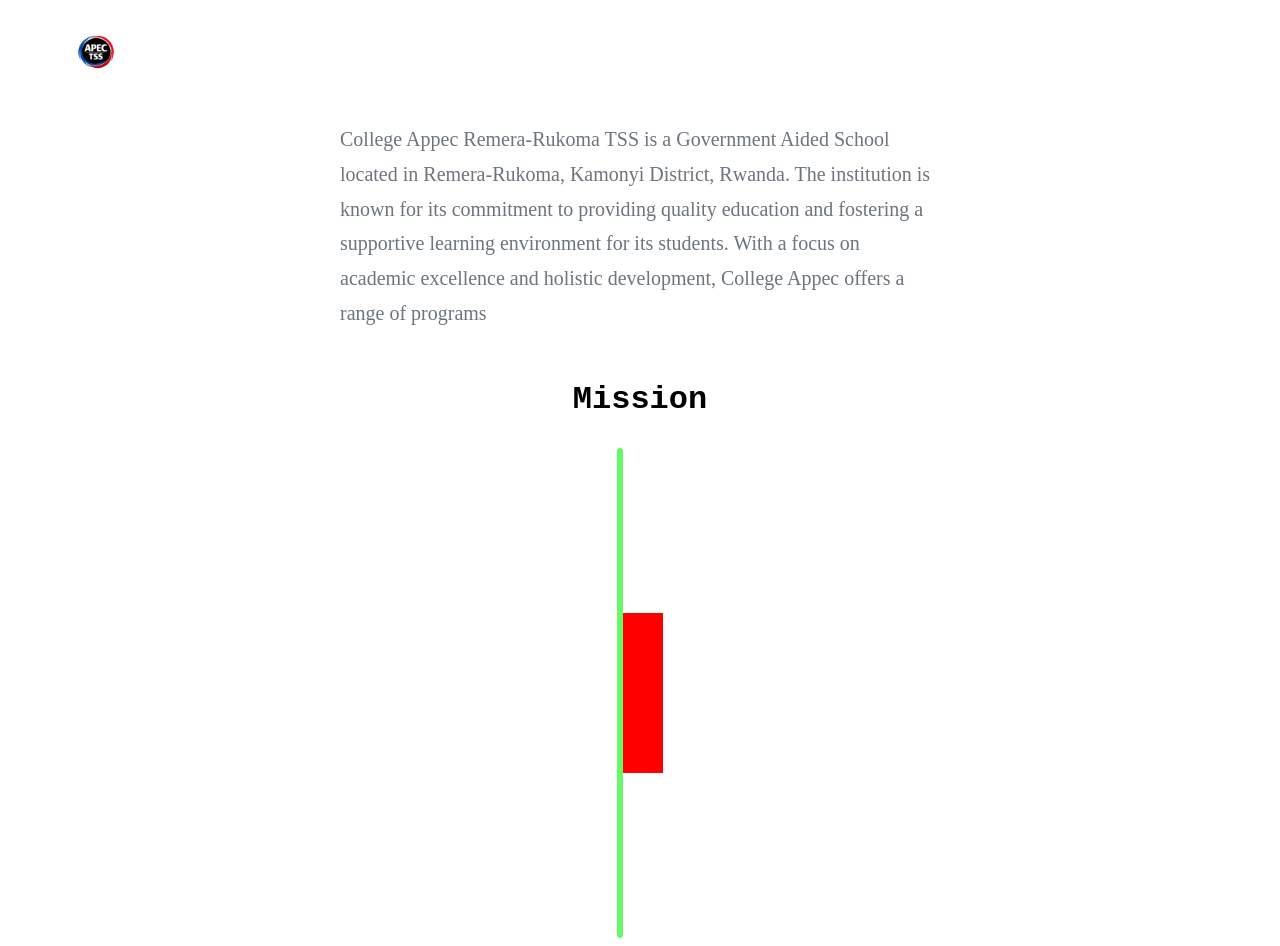
==== Pages/About.html @ e71067f6 "Add files via upload" ====
<!DOCTYPE html>
<html lang="en">

<head>
    <meta charset="UTF-8">
    <meta name="viewport" content="width=device-width, initial-scale=1.0">
    <title>Appec Website</title>
    <!-- css link main -->
    <!-- <link rel="stylesheet" href="..//Css/style.css"> -->
    <link rel="stylesheet" href="../Css/about.css">
    <!-- responsive css -->
    <link rel="stylesheet" href="..//Css/responsive.css">
    <!-- website icon -->
    <link rel="shortcut icon" href="../Images/Logo/logo.png" type="image/x-icon">
</head>

<body>
    <header>
        <div class="overlay"></div>
        <nav class="navbar">
            <img src="../Images/Logo/logo.png" alt="Website Appec Logo">
            <ul>
                <li><a href="../index.html">Home</a></li>
                <li><a href="../Pages/About.html">About Us</a></li>
                <li><a href="../Pages/Service.html">Service</a></li>
                <li><a href="../Pages/Contact.html">Contact</a></li>
                <li><a href="../Pages/student_portal.html">Student Portal</a></li>
            </ul>
        </nav>
    </header>

    <div class="about-2">

        <p>College Appec Remera-Rukoma TSS is a Government Aided School located in Remera-Rukoma, Kamonyi District,
            Rwanda. The
            institution is known for its commitment to providing quality education and fostering a supportive
            learning
            environment for its students. With a focus on academic excellence and holistic development, College
            Appec
            offers a range of programs
        <p>
    </div>
    <div class="mission-container">
    
        <h1>Mission</h1>
         <div class="mission">
        <div class="timeline"></div>
        <div class="revolution">
            <div class="card1"></div>
            <div class="card1"></div>
            <div class="card1"></div>
            <div class="card1"></div>
        </div>
    </div>
    </div>
   






    <!-- menu bar javascript -->
    <script src="../Javascript/menu_bar.js"></script>
    <!-- main js -->
    <script src="../Javascript/index.js"></script>

</body>

</html>
---- Css/style.css ----
/* import font from files */
@font-face {
    font-family: 'ArchivoBlack-Regular';
    src: url(../Fonts/Archivo_Black/ArchivoBlack-Regular.ttf) format(ttf);
}

@font-face {
    font-family: 'ArchivoBlack-Regular';
    src: url(../Fonts/Bebas_Neue/BebasNeue-Regular.ttf) format(ttf);
}

@font-face {
    font-family: 'ArchivoBlack-Regular';
    src: url(../Fonts/Playfair_Display/PlayfairDisplay-Italic-VariableFont_wght.ttf) format(ttf);
    src: url(../Fonts/Playfair_Display/PlayfairDisplay-VariableFont_wght.ttf) format(ttf);
}

* {
    padding: 0;
    margin: 0;
    box-sizing: border-box
}
body,html{
    scroll-behavior: smooth;
}

body {
    animation: reveal 0.5s linear;
    
}

.menu {
    display: none;
}

@keyframes reveal {
    from {
        opacity: 0;
        scale: 0.5;
    }

    to {
        opacity: 1;
        scale: 1;
    }
}


.navbar {
    display: flex;
    justify-content: space-between;
    padding: 20px 5%;
    /* backdrop-filter: blur(10px); */
    z-index: 1000;
    position: fixed;
    width: 100%;

}

.navbar img {
    height: 50px;
    width: 50px;
}

.navbar ul {
    list-style: none;
    display: flex;
    gap: 15px;
    margin-top: 20px;
}

.navbar ul li a {
    text-decoration: none;
    font-size: 15px;
    color: white;
    transition: 0.9s ease;


}

.navbar ul li a:hover {
    text-decoration: underline;
    font-size: 20px;

}

.hero {
    height: 100vh;
    width: 100%;
    overflow: hidden;
    position: relative;
    background-size: cover;
    background-repeat: no-repeat;
    background-position: center;
    animation: changebgimage 10s linear infinite;
}

.hero .overlay {
    position: absolute;
    
    backdrop-filter: blur(10px);
    position: fixed;
    width: 100%;
    height: 100px;
    z-index: 1000;
    pointer-events: none;
    transition: 0.3s linear;


}

@keyframes changebgimage {

    0%,
    100% {
        background-image: url('../Images/Web_images/College_appec.png');
    }

    50% {
        background-image: url('../Images/Web_images/Appec\ Student.png');
    }

    70% {
        background-image: url('../Images/Web_images/Appec\ Primary.png');
    }
}

.hero .welcome {
    position: absolute;
    top: 50%;
    left: 20px;
    transform: translateY(50%);
    color: white;
    text-align: left;

}


.hero .welcome h1 {
    font-size: 70px;
    letter-spacing: 10;
    color: transparent;
    -webkit-text-stroke: 3px white;
    font-weight: bold;


}

.hero .welcome p {
    font-size: 30px;
}

.card_message {
    position: fixed;
    /* LOCK to screen */
    bottom: 20px;
    /* always bottom */
    right: 20px;
    /* always right */

    width: 500px;
    max-width: 90vw;
    /* safe on small screens */
    height: auto;

    background-color: black;
    color: white;
    padding: 30px 5%;
    font-size: 20px;

    border-radius: 10px;
    z-index: 9999;

}


.card_message p a {
    text-decoration: none;
    color: rgb(141, 135, 135);
    transition: 0.5s ease;
}

.card_message p a:hover {
    color: rgb(30, 30, 145);
    text-decoration: underline;
}

.card_message .button {
    width: 100%;
    margin-top: 30px;

}

button {
    height: 65px;
    transition: 0.3s linear;

}

button:nth-child(1) {
    background-color: rgb(245, 245, 24);
    outline: none;
    border: none;
    width: 167px;
    border-radius: 10px;
    font-size: medium;
    font-weight: bold;
}

button:nth-child(2) {
    background-color: rgb(139, 133, 133);
    outline: none;
    border: none;
    width: 167px;
    color: white;
    border-radius: 10px;
    font-size: medium;
    font-weight: bold;
}

button:nth-child(1):hover {
    border: 3px solid rgb(243, 243, 243);
    font-size: large;

}

button:nth-child(2):hover {
    border: 3px solid rgb(243, 243, 243);
    font-size: large;

}


.about_us h1 {
    font-size: 40px;
    text-align: center;
    padding-bottom: 30px;
    padding-top: 30px;

}

.about_us {
    background-color: rgb(240, 240, 240);
    height: auto;
}


.about {

    width: 100%;
    background-color: rgb(240, 240, 240);
    padding: 50px 5%;
    display: grid;
    gap: 10px;
    align-content: center;
    grid-template-columns: repeat(auto-fit, minmax(300px, 1fr));
}


.about P {
    font-size: 25px;
    font-weight: 500;
    line-height: 1.5;

    font-family: 'Roboto', -apple-system, BlinkMacSystemFont, "Segoe UI", sans-serif;

}

.about img {
    width: 300px;
    max-width: 100%;
    height: 500px;
    border-radius: 10px;

}

.service {
    width: 100%;
    padding: 50px 5%;
    text-align: center;

}

.service .cards {
    display: grid;
    gap: 20px;
    grid-template-columns: repeat(auto-fit, minmax(300px, 1fr));
}

.head h1 {
    margin-bottom: 30px 5%;
}

.service div abbr {
    text-decoration: none;


}


.cards div {
    margin-top: 30px;
    height: 400px;
    width: 350px;
    box-shadow: 9px 9px 9px rgba(0, 0, 0.5, 0.5);

    border-radius: 10px;
    transition: 0.3s linear;


}

.cards div:hover {
    -webkit-box-shadow: 0px 11px 16px 4px rgba(0, 0, 0, 0.74);
    box-shadow: 0px 11px 16px 4px rgba(0, 0, 0, 0.74);
}

/* edit all class trade avail */
.software {
    text-align: center;
    overflow: hidden;
    font-weight: 800;
    font-family: 'Courier New', Courier, monospace;
}


.school_number {
    background-color: rgb(18, 28, 78);
    color: white;
    padding: 20px 5%;

}

.school_number .numbers {
    display: grid;
    grid-template-columns: repeat(auto-fit, minmax(300px, 1fr));
    gap: 2px;

}

.school_number span {
    text-align: center;
}

.tittle {
    font-family: 'Poppins-Bold', sans-serif;
    font-weight: 700;
}

.subtittle {
    font-size: 42px;
    font-weight: 700;
    margin-bottom: 24px;
    line-height: 1.2;
    font-family: 'Poppins-Bold', sans-serif;
}

.school_number .numbers span {
    font-size: 14px;
    font-weight: bold;
    text-transform: uppercase;
    letter-spacing: 1.5px;
    margin-bottom: 9px;
    font-size: 48px;
    margin-bottom: 0px;
    font-family: 'Poppins-Bold', sans-serif;
}

.school_number span p {
    font-size: 16px;
    color: #e0e7ff;
    line-height: 1.75;
    margin-top: 0;
    margin-bottom: 1rem;
    font-family: 'Franklin Gothic Medium', 'Arial Narrow', Arial, sans-serif;
}

.partners {
    padding: 30px 5%;
}

.partners h1 {
    margin-top: 20px;
    margin-bottom: 20px;
    text-transform: uppercase;
    font-weight: 700;
    font-family: "Montserrat", -apple-system, BlinkMacSystemFont, "Segoe UI",
        Roboto, "Helvetica Neue", Arial, sans-serif, "Apple Color Emoji",
        "Segoe UI Emoji", "Segoe UI Symbol", "Noto Color Emoji";
    font-size: 2rem;
    line-height: 1.2;
    text-align: center;


}

.partners p {
    color: #3b3b3b;
    line-height: 1.74;
    margin-bottom: 20px;
    max-width: 600px;
    margin: 0 auto 50px;
}

.partners_image {
    display: grid;
    grid-template-columns: repeat(auto-fit, minmax(300px, 1fr));
    padding: 20px 5%;
    gap: 30px;
}

.partners .partners_image img {
    max-width: 100%;

    height: 73px;
    transition: all 0.3s ease;
}



.partners .partners_image img:hover {
    scale: 1.25;
    filter: brightness(1.05);
}

.footer{
    display: grid;
    grid-template-columns: repeat(auto-fit , minmax(300px,1fr));
    gap: 10px;
    color: white;
    padding: 30px 6%;
    background-color:  rgb(18, 28, 78);
}

.social_media h3, .quick_links h3, .map h3{
    font-weight: 700;
    font-size: 25px;
    
    font-family: 'Poppins-Bold', sans-serif;
}
.social_media p img{
    height: 30px;
    width: 30px;
    color: white;
}

.quick_links , .social_media , .map {
    display: flex;
    flex-direction: column;
    gap: 15px;
}
.quick_links a{
    text-decoration: none;
    color: white;
    font: 1em sans-serif;
    font-weight: 700;
    transition: 0.3s ease;

}
.quick_links a:hover{
    color: rgb(0, 94, 255);
}
.map_container iframe{
    height: 250px;
    width: 390px;
    border-radius: 10px;
}
.line{
    background-color: rgb(0, 179, 255);
   width: 100px;
    height: 5px;
    margin-bottom: 30px;
    border-radius: 10px;
    transition: 0.5s linear;
}
#scroll{
    position: fixed;
    bottom: 20px;
    right: 20px;
    color: white;
     display: none;
}
#button_scroll{
    font-size: 25px;
    font-family: Arial, Helvetica, sans-serif;
    font-weight: bolder;
    border-radius: 50%;
    text-align: center;
    height: 70px;
    width: 70px;
    background-color: rgb(0, 89, 255);
    transition: 0.5s linear;
}
#button_scroll:hover{
    border: 2px solid rgb(0, 153, 255);
}
---- Css/about.css ----
.navbar {
    display: flex;
    justify-content: space-between;
    padding: 20px 5%;
    backdrop-filter: blur(10px);
    z-index: 1000;
    width: 100%;
    /* position: fixed; */
    

}

.navbar img {
    height: 50px;
    width: 50px;
}

.navbar ul {
    list-style: none;
    display: flex;
    gap: 15px;
    margin-top: 20px;
}

.navbar ul li a {
    text-decoration: none;
    font-size: 15px;
    color: white;
    transition: 0.9s ease;


}

.navbar ul li a:hover {
    text-decoration: underline;
    font-size: 20px;

}
html,body{
    background-color: #ffffffe8;
}


.about-2{
color: #6c757d;
    line-height: 1.74;
    margin-bottom: 20px;
    max-width: 600px;
    margin: 0 auto 50px;
    font-size: 20px;
}
.mission-container h1{
    margin-bottom: 30px;
    text-align: center;
    font-weight: 700;
    font-family: 'Courier New', Courier, monospace;

}
.mission{
    display: flex;
    align-items: center;
    justify-content: center;

}
.timeline{
     height: 490px;
    width: 6px;
    border-radius: 10px;
    background-color: rgba(73, 249, 73, 0.844);
}
.revolution{
    gap: 15px;
}
.card1{
    height: 40px;
    width: 40px;
    background-color: red;
    
}
---- Css/responsive.css ----
@media(max-width:600px){
body{
    display: none;
}
}
@media (max-width:771px) {

    .partners_image,
    .service .cards,.footer ,.about_us , .about {
        display: flex;
        justify-content: center;
        align-items: center;
        flex-direction: column;
        text-align: center;
    }
  

}
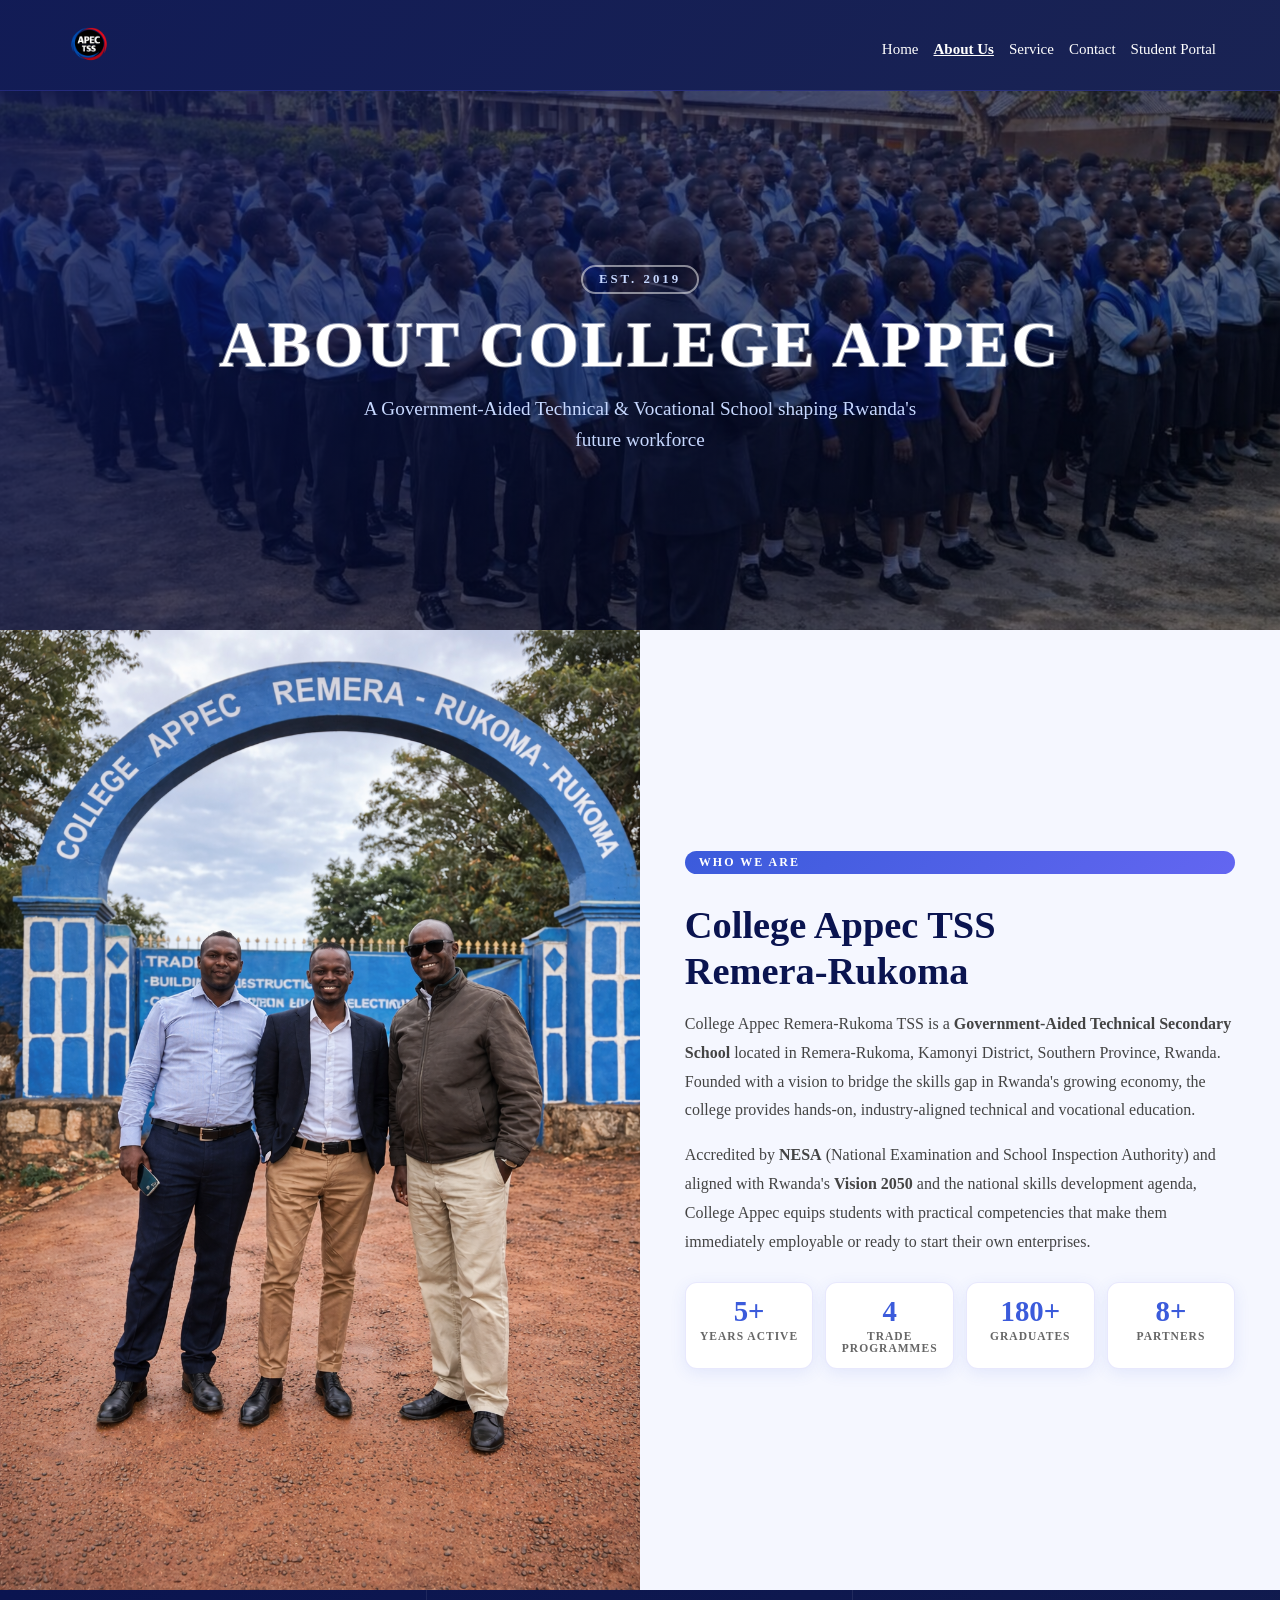
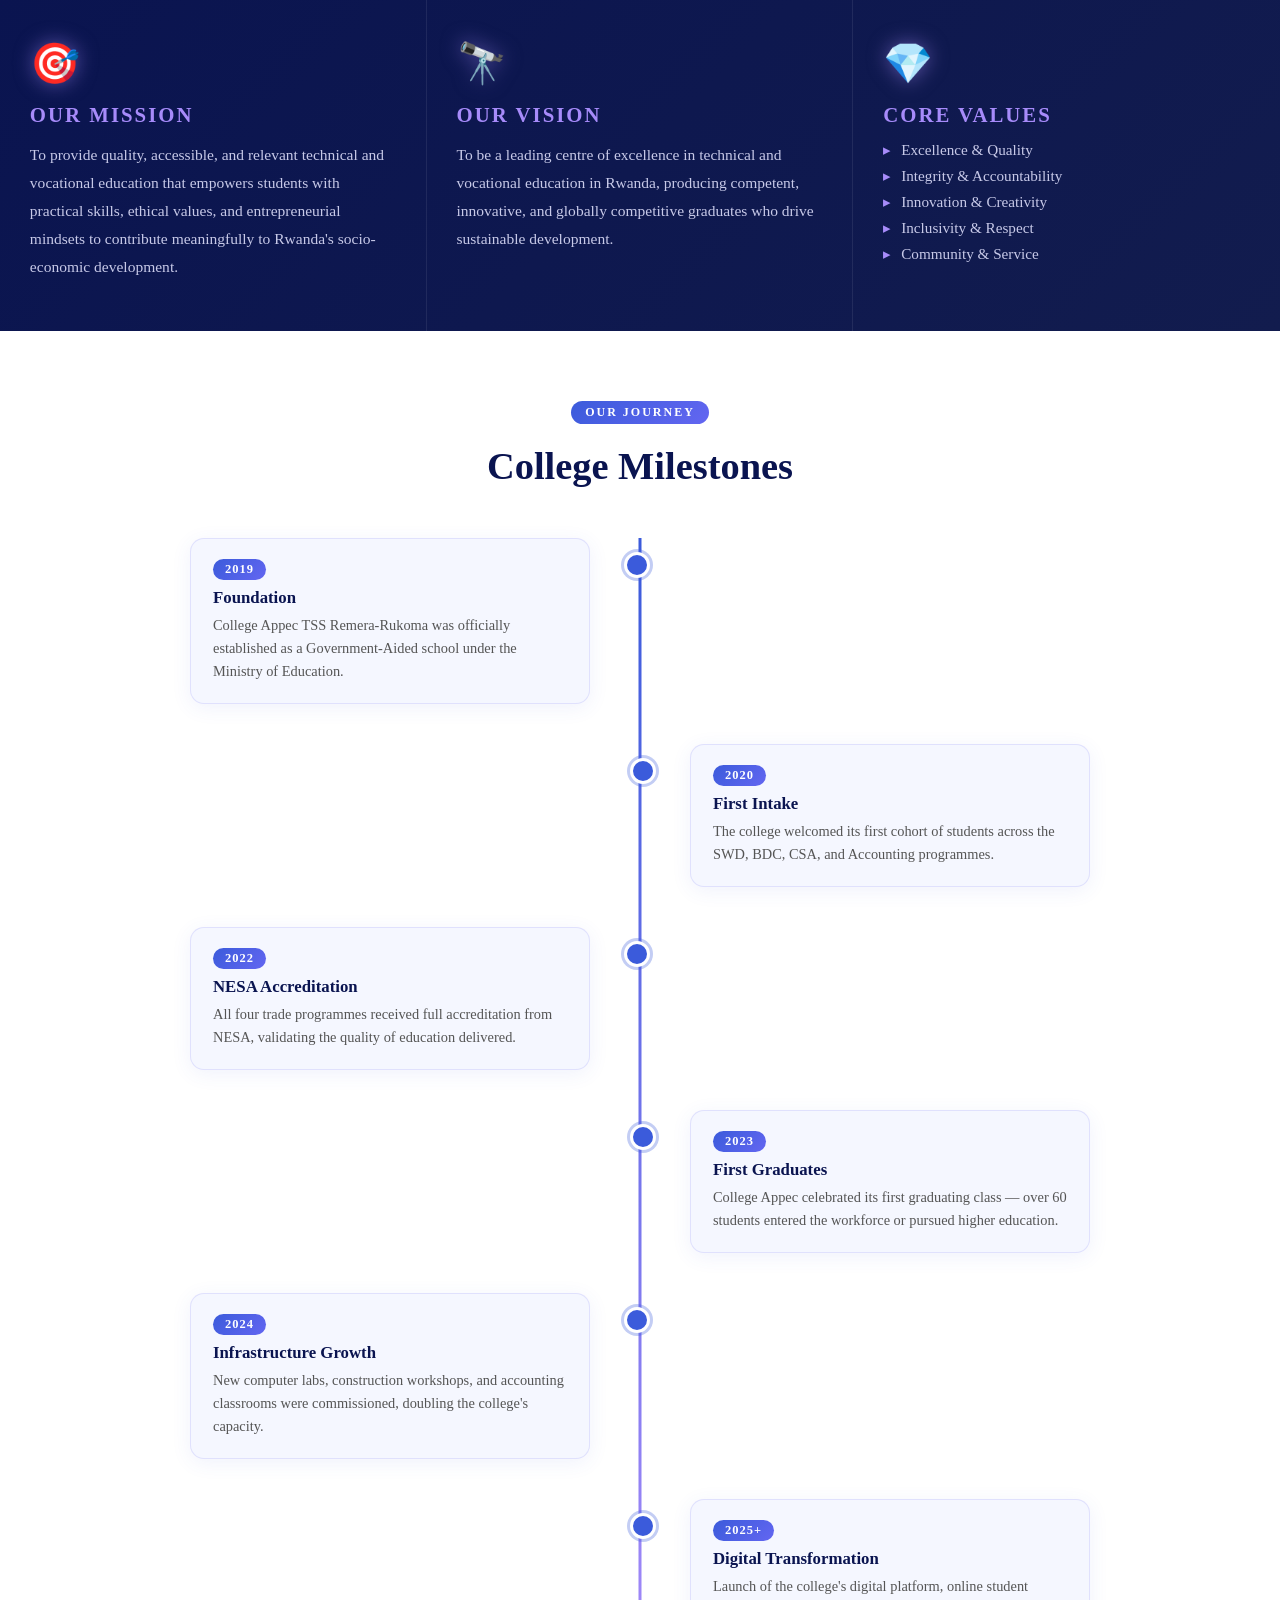
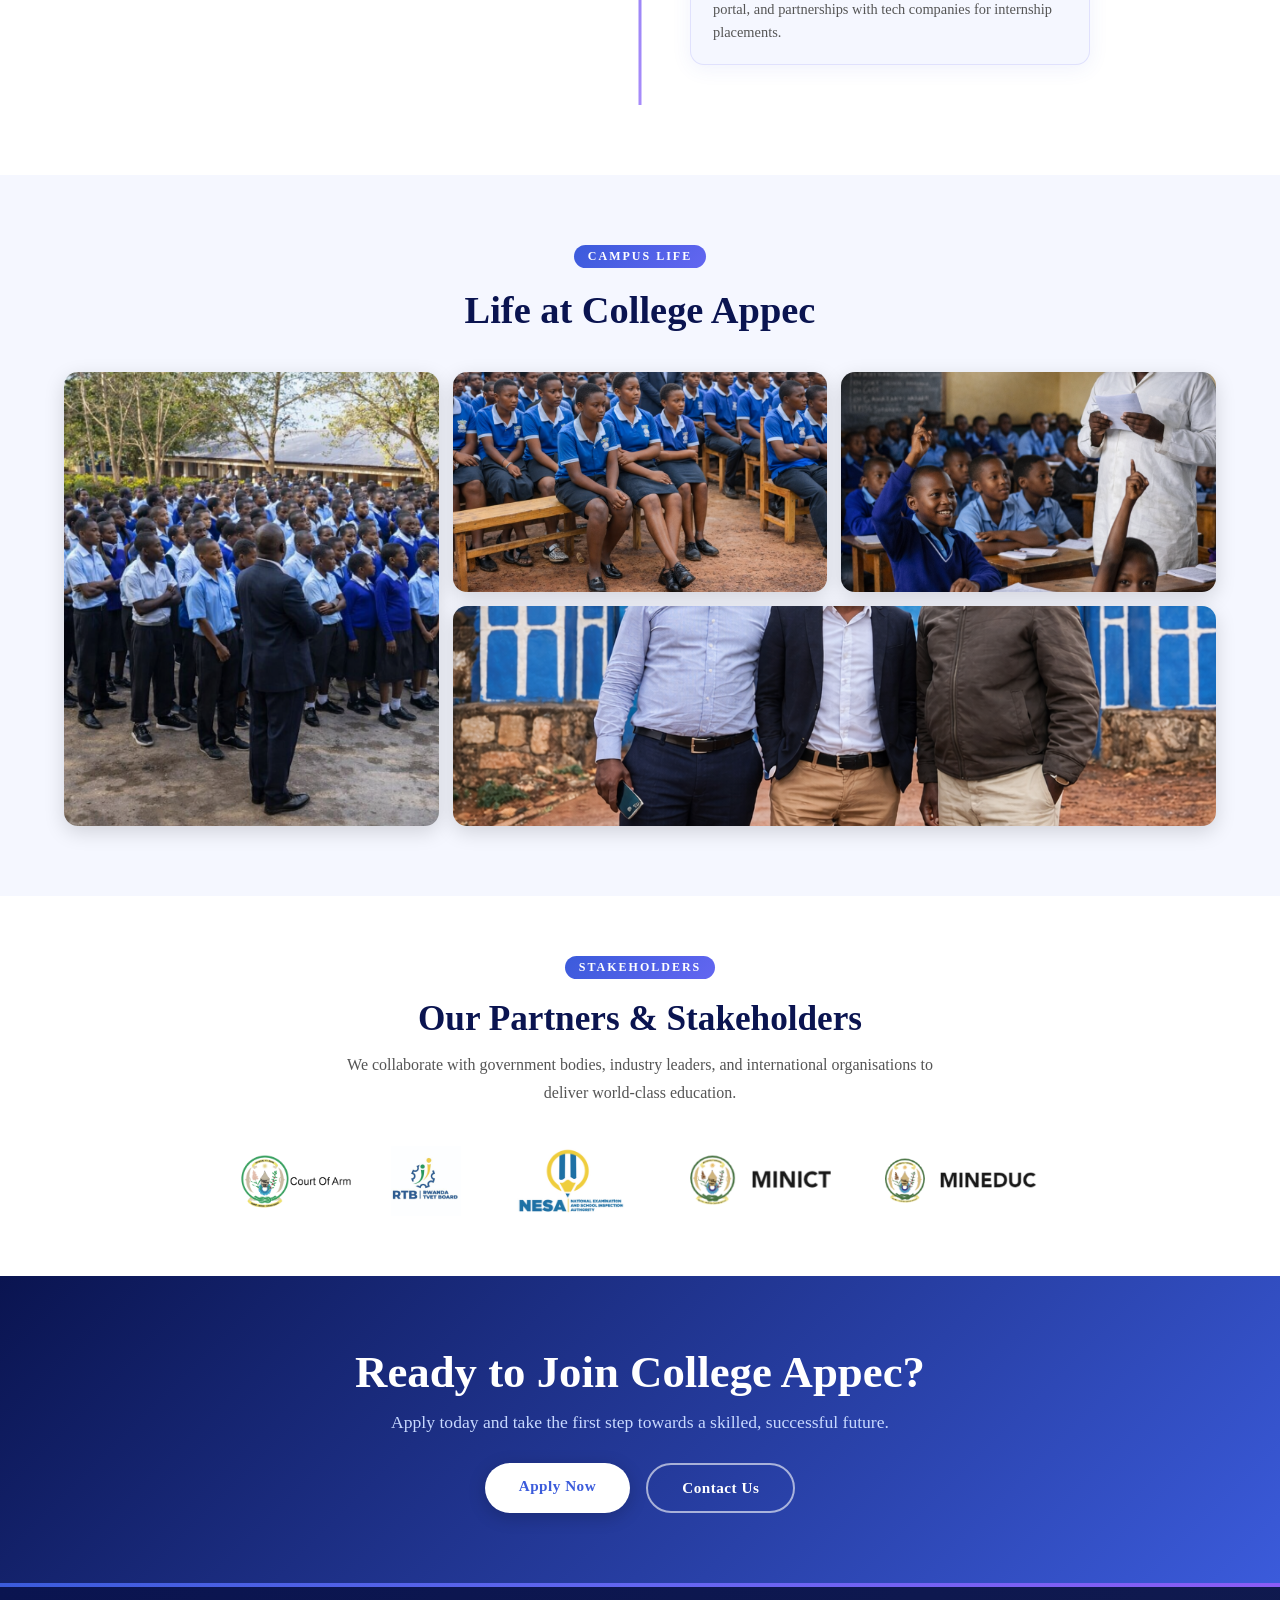
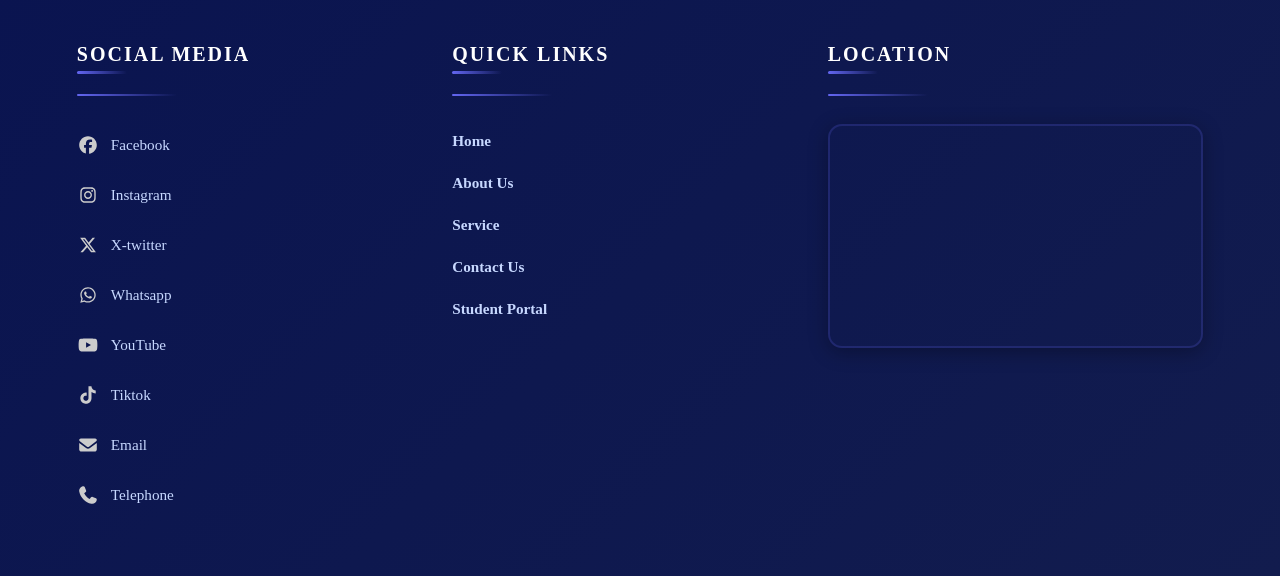
==== commit 5f720192: "Add files via upload" ====
--- a/Pages/About.html
+++ b/Pages/About.html
@@ -4,67 +4,265 @@
 <head>
     <meta charset="UTF-8">
     <meta name="viewport" content="width=device-width, initial-scale=1.0">
-    <title>Appec Website</title>
-    <!-- css link main -->
-    <!-- <link rel="stylesheet" href="..//Css/style.css"> -->
-    <link rel="stylesheet" href="../Css/about.css">
-    <!-- responsive css -->
-    <link rel="stylesheet" href="..//Css/responsive.css">
-    <!-- website icon -->
+    <title>About Us — Appec TSS</title>
+    <link rel="stylesheet" href="../Css/style.css">
+    <link rel="stylesheet" href="../Css/responsive.css">
+    <link rel="stylesheet" href="../Css/service.css">
+    <link rel="stylesheet" href="../Css/about_page.css">
     <link rel="shortcut icon" href="../Images/Logo/logo.png" type="image/x-icon">
 </head>
 
-<body>
-    <header>
-        <div class="overlay"></div>
-        <nav class="navbar">
-            <img src="../Images/Logo/logo.png" alt="Website Appec Logo">
+<body id="body">
+
+    <div id="offlineWarning" class="offlineWarning">
+        <span class="warn_icon" id="warnIcon">📡</span>
+        <div class="warn_content">
+            <div class="warn_title" id="warnTitle">No Connection</div>
+            <div class="warn_msg" id="warnMsg">You are currently offline.</div>
+        </div>
+        <span class="status_dot"></span>
+    </div>
+
+    <nav class="navbar" id="navbar">
+        <img src="../Images/Logo/logo.png" alt="Website Appec Logo">
+        <ul>
+            <li><a href="../index.html">Home</a></li>
+            <li><a href="../Pages/About.html" class="active_nav">About Us</a></li>
+            <li><a href="../Pages/Service.html">Service</a></li>
+            <li><a href="../Pages/Contact.html">Contact</a></li>
+            <li><a href="../Pages/student_portal.html">Student Portal</a></li>
+        </ul>
+        <div class="menu">≡</div>
+    </nav>
+
+    <!-- ── HERO ── -->
+    <section class="about_hero">
+        <div class="about_hero_overlay"></div>
+        <div class="about_hero_content animate_up">
+            <span class="about_tag">Est. 2019</span>
+            <h1>About College Appec</h1>
+            <p>A Government-Aided Technical & Vocational School shaping Rwanda's future workforce</p>
+        </div>
+    </section>
+
+    <!-- ── INTRO ── -->
+    <section class="about_intro">
+        <div class="about_intro_img animate_left">
+            <img src="../Images/Web_images/Appec Door Gate.png" alt="College Appec Gate">
+        </div>
+        <div class="about_intro_text animate_right">
+            <span class="section_tag">Who We Are</span>
+            <h2>College Appec TSS<br>Remera-Rukoma</h2>
+            <p>
+                College Appec Remera-Rukoma TSS is a <strong>Government-Aided Technical Secondary School</strong>
+                located in Remera-Rukoma, Kamonyi District, Southern Province, Rwanda. Founded with a vision to
+                bridge the skills gap in Rwanda's growing economy, the college provides hands-on, industry-aligned
+                technical and vocational education.
+            </p>
+            <p>
+                Accredited by <strong>NESA</strong> (National Examination and School Inspection Authority) and
+                aligned with Rwanda's <strong>Vision 2050</strong> and the national skills development agenda,
+                College Appec equips students with practical competencies that make them immediately employable
+                or ready to start their own enterprises.
+            </p>
+            <div class="about_stats">
+                <div class="stat_item">
+                    <span class="stat_num">5+</span>
+                    <span class="stat_label">Years Active</span>
+                </div>
+                <div class="stat_item">
+                    <span class="stat_num">4</span>
+                    <span class="stat_label">Trade Programmes</span>
+                </div>
+                <div class="stat_item">
+                    <span class="stat_num">180+</span>
+                    <span class="stat_label">Graduates</span>
+                </div>
+                <div class="stat_item">
+                    <span class="stat_num">8+</span>
+                    <span class="stat_label">Partners</span>
+                </div>
+            </div>
+        </div>
+    </section>
+
+    <!-- ── MISSION / VISION / VALUES ── -->
+    <section class="mvv_section">
+        <div class="mvv_card animate_up" style="--delay:0s">
+            <div class="mvv_icon">🎯</div>
+            <h3>Our Mission</h3>
+            <p>
+                To provide quality, accessible, and relevant technical and vocational education that empowers
+                students with practical skills, ethical values, and entrepreneurial mindsets to contribute
+                meaningfully to Rwanda's socio-economic development.
+            </p>
+        </div>
+        <div class="mvv_card animate_up" style="--delay:0.15s">
+            <div class="mvv_icon">🔭</div>
+            <h3>Our Vision</h3>
+            <p>
+                To be a leading centre of excellence in technical and vocational education in Rwanda, producing
+                competent, innovative, and globally competitive graduates who drive sustainable development.
+            </p>
+        </div>
+        <div class="mvv_card animate_up" style="--delay:0.3s">
+            <div class="mvv_icon">💎</div>
+            <h3>Core Values</h3>
             <ul>
-                <li><a href="../index.html">Home</a></li>
-                <li><a href="../Pages/About.html">About Us</a></li>
-                <li><a href="../Pages/Service.html">Service</a></li>
-                <li><a href="../Pages/Contact.html">Contact</a></li>
-                <li><a href="../Pages/student_portal.html">Student Portal</a></li>
+                <li>Excellence &amp; Quality</li>
+                <li>Integrity &amp; Accountability</li>
+                <li>Innovation &amp; Creativity</li>
+                <li>Inclusivity &amp; Respect</li>
+                <li>Community &amp; Service</li>
             </ul>
-        </nav>
-    </header>
-
-    <div class="about-2">
-
-        <p>College Appec Remera-Rukoma TSS is a Government Aided School located in Remera-Rukoma, Kamonyi District,
-            Rwanda. The
-            institution is known for its commitment to providing quality education and fostering a supportive
-            learning
-            environment for its students. With a focus on academic excellence and holistic development, College
-            Appec
-            offers a range of programs
-        <p>
+        </div>
+    </section>
+
+    <!-- ── HISTORY TIMELINE ── -->
+    <section class="timeline_section">
+        <div class="timeline_header">
+            <span class="section_tag">Our Journey</span>
+            <h2>College Milestones</h2>
+        </div>
+        <div class="timeline">
+            <div class="tl_item tl_left animate_left">
+                <div class="tl_content">
+                    <span class="tl_year">2019</span>
+                    <h4>Foundation</h4>
+                    <p>College Appec TSS Remera-Rukoma was officially established as a Government-Aided school under the Ministry of Education.</p>
+                </div>
+            </div>
+            <div class="tl_item tl_right animate_right">
+                <div class="tl_content">
+                    <span class="tl_year">2020</span>
+                    <h4>First Intake</h4>
+                    <p>The college welcomed its first cohort of students across the SWD, BDC, CSA, and Accounting programmes.</p>
+                </div>
+            </div>
+            <div class="tl_item tl_left animate_left">
+                <div class="tl_content">
+                    <span class="tl_year">2022</span>
+                    <h4>NESA Accreditation</h4>
+                    <p>All four trade programmes received full accreditation from NESA, validating the quality of education delivered.</p>
+                </div>
+            </div>
+            <div class="tl_item tl_right animate_right">
+                <div class="tl_content">
+                    <span class="tl_year">2023</span>
+                    <h4>First Graduates</h4>
+                    <p>College Appec celebrated its first graduating class — over 60 students entered the workforce or pursued higher education.</p>
+                </div>
+            </div>
+            <div class="tl_item tl_left animate_left">
+                <div class="tl_content">
+                    <span class="tl_year">2024</span>
+                    <h4>Infrastructure Growth</h4>
+                    <p>New computer labs, construction workshops, and accounting classrooms were commissioned, doubling the college's capacity.</p>
+                </div>
+            </div>
+            <div class="tl_item tl_right animate_right">
+                <div class="tl_content">
+                    <span class="tl_year">2025+</span>
+                    <h4>Digital Transformation</h4>
+                    <p>Launch of the college's digital platform, online student portal, and partnerships with tech companies for internship placements.</p>
+                </div>
+            </div>
+        </div>
+    </section>
+
+    <!-- ── GALLERY ── -->
+    <section class="gallery_section">
+        <div class="gallery_header">
+            <span class="section_tag">Campus Life</span>
+            <h2>Life at College Appec</h2>
+        </div>
+        <div class="gallery_grid">
+            <div class="gallery_item tall animate_up"><img src="../Images/Web_images/College_appec.png" alt="College Campus"></div>
+            <div class="gallery_item animate_up"><img src="../Images/Web_images/Appec Student.png" alt="Students"></div>
+            <div class="gallery_item animate_up"><img src="../Images/Web_images/Appec Primary.png" alt="Primary Section"></div>
+            <div class="gallery_item wide animate_up"><img src="../Images/Web_images/Appec Door Gate.png" alt="College Gate"></div>
+        </div>
+    </section>
+
+    <!-- ── PARTNERS ── -->
+    <section class="partners_section">
+        <div class="partners_header">
+            <span class="section_tag">Stakeholders</span>
+            <h2>Our Partners &amp; Stakeholders</h2>
+            <p>We collaborate with government bodies, industry leaders, and international organisations to deliver world-class education.</p>
+        </div>
+        <div class="partners_logos">
+            <img src="../Images/Logo/Coat_of_arms_of_Rwanda.png" alt="Rwanda Coat of Arms">
+            <img src="../Images/Logo/RTB_logo.jpeg" alt="RTB">
+            <img src="../Images/Logo/nesalogo.png" alt="NESA">
+            <img src="../Images/Logo/minict_1.png" alt="MINICT">
+            <img src="../Images/Logo/mineduc_1.png" alt="MINEDUC">
+        </div>
+    </section>
+
+    <!-- ── CTA ── -->
+    <section class="about_cta">
+        <div class="about_cta_content">
+            <h2>Ready to Join College Appec?</h2>
+            <p>Apply today and take the first step towards a skilled, successful future.</p>
+            <div class="cta_buttons">
+                <a href="../Pages/student_portal.html" class="cta_btn_primary">Apply Now</a>
+                <a href="../Pages/Contact.html" class="cta_btn_secondary">Contact Us</a>
+            </div>
+        </div>
+    </section>
+
+    <!-- ── FOOTER ── -->
+    <div class="footer">
+        <div class="social_media">
+            <h3>Social Media</h3>
+            <div class="line"></div>
+            <p><img src="../Images/icons/facebook-brands-solid-full.svg" alt="Facebook">Facebook</p>
+            <p><img src="../Images/icons/instagram-brands-solid-full.svg" alt="Instagram">Instagram</p>
+            <p><img src="../Images/icons/x-twitter-brands-solid-full.svg" alt="X-twitter">X-twitter</p>
+            <p><img src="../Images/icons/whatsapp-brands-solid-full.svg" alt="Whatsapp">Whatsapp</p>
+            <p><img src="../Images/icons/youtube-brands-solid-full.svg" alt="YouTube">YouTube</p>
+            <p><img src="../Images/icons/tiktok-brands-solid-full.svg" alt="Tiktok">Tiktok</p>
+            <p><img src="../Images/icons/envelope-solid-full.svg" alt="Email">Email</p>
+            <p><img src="../Images/icons/phone-solid-full.svg" alt="Tel">Telephone</p>
+        </div>
+        <div class="quick_links">
+            <h3>Quick Links</h3>
+            <div class="line"></div>
+            <a href="../index.html">Home</a>
+            <a href="../Pages/About.html">About Us</a>
+            <a href="../Pages/Service.html">Service</a>
+            <a href="../Pages/Contact.html">Contact Us</a>
+            <a href="../Pages/student_portal.html">Student Portal</a>
+        </div>
+        <div class="map">
+            <h3>Location</h3>
+            <div class="line"></div>
+            <div class="map_container">
+                <iframe src="https://www.google.com/maps/embed?pb=!1m18!1m12!1m3!1d3987.515150115828!2d29.900403773849984!3d-1.9469059980354333!2m3!1f0!2f0!3f0!3m2!1i1024!2i768!4f13.1!3m3!1m2!1s0x19dcbbc05eef8543%3A0xa5be15c3fc175083!2sCollege%20APPEC%20remera%20rukoma!5e0!3m2!1sen!2srw!4v1771907225806!5m2!1sen!2srw" width="600" height="450" style="border:0;" allowfullscreen="" loading="lazy" referrerpolicy="no-referrer-when-downgrade"></iframe>
+            </div>
+        </div>
     </div>
-    <div class="mission-container">
-    
-        <h1>Mission</h1>
-         <div class="mission">
-        <div class="timeline"></div>
-        <div class="revolution">
-            <div class="card1"></div>
-            <div class="card1"></div>
-            <div class="card1"></div>
-            <div class="card1"></div>
-        </div>
-    </div>
-    </div>
-   
-
-
-
-
-
-
-    <!-- menu bar javascript -->
+
+    <a href="#" id="scroll"><button id="button_scroll">↑</button></a>
+
     <script src="../Javascript/menu_bar.js"></script>
-    <!-- main js -->
     <script src="../Javascript/index.js"></script>
-
+    <script src="../Javascript/offline.js"></script>
+    <script src="../Javascript/hide_box.js"></script>
+    <script>
+        
+        const animEls = document.querySelectorAll('.animate_up, .animate_left, .animate_right');
+        const obs = new IntersectionObserver((entries) => {
+            entries.forEach(e => {
+                if (e.isIntersecting) {
+                    e.target.classList.add('in_view');
+                    obs.unobserve(e.target);
+                }
+            });
+        }, { threshold: 0.15 });
+        animEls.forEach(el => obs.observe(el));
+    </script>
 </body>
 
-</html>+</html>
--- a/Css/style.css
+++ b/Css/style.css
@@ -20,6 +20,7 @@
     margin: 0;
     box-sizing: border-box
 }
+
 body,html{
     scroll-behavior: smooth;
 }
@@ -29,8 +30,60 @@
     
 }
 
+/* ── Welcome Section Animation ── */
+.animate-slide-up {
+    animation: slideUp 1s ease forwards;
+}
+
+@keyframes slideUp {
+    from {
+        opacity: 0;
+        transform: translateY(40px);
+    }
+    to {
+        opacity: 1;
+        transform: translateY(0);
+    }
+}
+
+/* ── Mobile Menu Button ── */
 .menu {
     display: none;
+    font-size: 32px;
+    color: white;
+    cursor: pointer;
+    padding: 10px;
+    z-index: 1001;
+}
+
+@media (max-width: 768px) {
+    .menu {
+        display: block;
+    }
+    
+    .navbar ul {
+        display: none;
+        position: absolute;
+        top: 100%;
+        left: 0;
+        right: 0;
+        flex-direction: column;
+        background: linear-gradient(135deg, #0a1450 0%, #121c4e 100%);
+        padding: 20px;
+        gap: 15px;
+        text-align: center;
+        box-shadow: 0 8px 20px rgba(0,0,0,0.3);
+    }
+    
+    .navbar ul.show {
+        display: flex;
+    }
+    
+    .navbar ul li a {
+        font-size: 18px;
+        padding: 10px 0;
+        border-bottom: 1px solid rgba(255,255,255,0.1);
+    }
 }
 
 @keyframes reveal {
@@ -89,15 +142,131 @@
     width: 100%;
     overflow: hidden;
     position: relative;
+}
+
+
+.hero_slider {
+    position: absolute;
+    inset: 0;
+    width: 100%;
+    height: 100%;
+}
+
+.hero_slide {
+    position: absolute;
+    inset: 0;
+    width: 100%;
+    height: 100%;
     background-size: cover;
+    background-position: center;
+    opacity: 0;
+    transition: opacity 1s ease;
+}
+
+.hero_slide.active {
+    opacity: 1;
+}
+
+.hero_slide .slide_caption {
+    position: absolute;
+    bottom: 120px;
+    left: 50%;
+    transform: translateX(-50%);
+    text-align: center;
+    color: white;
+    z-index: 10;
+    opacity: 0;
+    animation: fadeInUp 1s ease forwards;
+    animation-delay: 0.5s;
+}
+
+.hero_slide.active .slide_caption {
+    opacity: 1;
+}
+
+.slide_caption h2 {
+    font-size: clamp(1.8rem, 5vw, 3.5rem);
+    font-weight: 900;
+    text-transform: uppercase;
+    letter-spacing: 4px;
+    margin-bottom: 10px;
+    text-shadow: 2px 2px 10px rgba(0,0,0,0.7);
+}
+
+.slide_caption p {
+    font-size: clamp(1rem, 2.5vw, 1.4rem);
+    color: #e0e7ff;
+    text-shadow: 1px 1px 8px rgba(0,0,0,0.7);
+}
+
+@keyframes fadeInUp {
+    from {
+        opacity: 0;
+        transform: translateX(-50%) translateY(30px);
+    }
+    to {
+        opacity: 1;
+        transform: translateX(-50%) translateY(0);
+    }
+}
+
+.hero_slide {
+    position: absolute;
+    inset: 0;
+    width: 100%;
+    height: 100%;
+    background-size: cover;
+    background-position: center;
     background-repeat: no-repeat;
-    background-position: center;
-    animation: changebgimage 10s linear infinite;
+    /* slide in from right, stretch effect */
+    transform: translateX(100%) scaleX(1.08);
+    opacity: 0;
+    transition: transform 1.1s cubic-bezier(0.77, 0, 0.18, 1),
+                opacity 0.6s ease;
+    will-change: transform, opacity;
+}
+
+.hero_slide.active {
+    transform: translateX(0) scaleX(1);
+    opacity: 1;
+    z-index: 1;
+}
+
+.hero_slide.exit {
+    transform: translateX(-100%) scaleX(0.92);
+    opacity: 0;
+    z-index: 0;
+    transition: transform 1.1s cubic-bezier(0.77, 0, 0.18, 1),
+                opacity 0.6s ease;
+}
+
+/* Slider dots */
+.hero_dots {
+    position: absolute;
+    bottom: 28px;
+    left: 50%;
+    transform: translateX(-50%);
+    display: flex;
+    gap: 10px;
+    z-index: 10;
+}
+
+.hero_dot {
+    width: 10px;
+    height: 10px;
+    border-radius: 50%;
+    background: rgba(255,255,255,0.45);
+    cursor: pointer;
+    transition: background 0.3s ease, transform 0.3s ease;
+    border: 2px solid rgba(255,255,255,0.6);
+}
+
+.hero_dot.active {
+    background: #ffffff;
+    transform: scale(1.35);
 }
 
 .hero .overlay {
-    position: absolute;
-    
     backdrop-filter: blur(10px);
     position: fixed;
     width: 100%;
@@ -105,24 +274,6 @@
     z-index: 1000;
     pointer-events: none;
     transition: 0.3s linear;
-
-
-}
-
-@keyframes changebgimage {
-
-    0%,
-    100% {
-        background-image: url('../Images/Web_images/College_appec.png');
-    }
-
-    50% {
-        background-image: url('../Images/Web_images/Appec\ Student.png');
-    }
-
-    70% {
-        background-image: url('../Images/Web_images/Appec\ Primary.png');
-    }
 }
 
 .hero .welcome {
@@ -150,84 +301,330 @@
     font-size: 30px;
 }
 
+
+@keyframes cardFadeInUp {
+    0% {
+        opacity: 0;
+        transform: translateY(40px) scale(0.96);
+    }
+    60% {
+        opacity: 1;
+        transform: translateY(-6px) scale(1.01);
+    }
+    100% {
+        opacity: 1;
+        transform: translateY(0) scale(1);
+    }
+}
+
+@keyframes cardFadeOut {
+    0%   { opacity: 1; transform: translateY(0) scale(1); }
+    100% { opacity: 0; transform: translateY(30px) scale(0.95); }
+}
+
 .card_message {
     position: fixed;
-    /* LOCK to screen */
-    bottom: 20px;
-    /* always bottom */
+    bottom: 28px;
+    right: 28px;
+    width: 420px;
+    max-width: calc(100vw - 40px);
+    background: linear-gradient(135deg, #0f0f1a 0%, #1a1a2e 50%, #16213e 100%);
+    color: #e8eaf6;
+    padding: 28px 28px 22px;
+    border-radius: 20px;
+    z-index: 9999;
+    border: 1px solid rgba(99, 102, 241, 0.35);
+    box-shadow:
+        0 0 0 1px rgba(99, 102, 241, 0.12),
+        0 8px 32px rgba(0, 0, 0, 0.55),
+        0 0 60px rgba(99, 102, 241, 0.12),
+        inset 0 1px 0 rgba(255, 255, 255, 0.06);
+    backdrop-filter: blur(20px);
+    -webkit-backdrop-filter: blur(20px);
+    animation: cardFadeInUp 0.65s cubic-bezier(0.22, 1, 0.36, 1) both;
+    animation-delay: 0.8s;
+    opacity: 0;
+}
+
+.card_message.hide {
+    animation: cardFadeOut 0.4s cubic-bezier(0.4, 0, 1, 1) forwards;
+    pointer-events: none;
+}
+
+
+.card_message::before {
+    content: '';
+    position: absolute;
+    top: 0;
+    left: 20px;
     right: 20px;
-    /* always right */
-
-    width: 500px;
-    max-width: 90vw;
-    /* safe on small screens */
-    height: auto;
-
-    background-color: black;
-    color: white;
-    padding: 30px 5%;
-    font-size: 20px;
-
-    border-radius: 10px;
-    z-index: 9999;
-
-}
-
+    height: 2px;
+    background: linear-gradient(90deg, transparent, #6366f1, #a78bfa, #6366f1, transparent);
+    border-radius: 0 0 4px 4px;
+}
+
+/* Cookie icon header */
+.card_message .card_header {
+    display: flex;
+    align-items: center;
+    gap: 10px;
+    margin-bottom: 14px;
+}
+
+.card_message .card_header .cookie_icon {
+    font-size: 26px;
+    line-height: 1;
+    filter: drop-shadow(0 0 8px rgba(167, 139, 250, 0.6));
+}
+
+.card_message .card_header h3 {
+    font-size: 16px;
+    font-weight: 700;
+    color: #a78bfa;
+    letter-spacing: 0.5px;
+    text-transform: uppercase;
+}
+
+.card_message p {
+    font-size: 14px;
+    line-height: 1.7;
+    color: #c7c9e8;
+    margin-bottom: 20px;
+}
 
 .card_message p a {
     text-decoration: none;
-    color: rgb(141, 135, 135);
-    transition: 0.5s ease;
+    color: #818cf8;
+    font-weight: 600;
+    border-bottom: 1px solid rgba(129, 140, 248, 0.4);
+    transition: color 0.3s ease, border-color 0.3s ease;
 }
 
 .card_message p a:hover {
-    color: rgb(30, 30, 145);
-    text-decoration: underline;
-}
-
-.card_message .button {
-    width: 100%;
-    margin-top: 30px;
-
-}
-
-button {
-    height: 65px;
-    transition: 0.3s linear;
-
-}
-
-button:nth-child(1) {
-    background-color: rgb(245, 245, 24);
+    color: #a78bfa;
+    border-bottom-color: #a78bfa;
+}
+
+.card_message .buttons {
+    display: flex;
+    gap: 12px;
+    margin-top: 4px;
+}
+
+.card_message .buttons button {
+    flex: 1;
+    height: 44px;
+    border: none;
     outline: none;
-    border: none;
-    width: 167px;
-    border-radius: 10px;
-    font-size: medium;
-    font-weight: bold;
-}
-
-button:nth-child(2) {
-    background-color: rgb(139, 133, 133);
-    outline: none;
-    border: none;
-    width: 167px;
-    color: white;
-    border-radius: 10px;
-    font-size: medium;
-    font-weight: bold;
-}
-
-button:nth-child(1):hover {
-    border: 3px solid rgb(243, 243, 243);
-    font-size: large;
-
-}
-
-button:nth-child(2):hover {
-    border: 3px solid rgb(243, 243, 243);
-    font-size: large;
-
+    border-radius: 12px;
+    font-size: 14px;
+    font-weight: 700;
+    cursor: pointer;
+    letter-spacing: 0.3px;
+    transition: transform 0.2s ease, box-shadow 0.2s ease, filter 0.2s ease;
+    position: relative;
+    overflow: hidden;
+}
+
+/* Ripple shimmer on hover */
+.card_message .buttons button::after {
+    content: '';
+    position: absolute;
+    inset: 0;
+    background: linear-gradient(120deg, transparent 30%, rgba(255,255,255,0.12) 50%, transparent 70%);
+    transform: translateX(-100%);
+    transition: transform 0.5s ease;
+}
+
+.card_message .buttons button:hover::after {
+    transform: translateX(100%);
+}
+
+/* Agree button */
+.card_message .buttons #agreeBtn {
+    background: linear-gradient(135deg, #6366f1 0%, #8b5cf6 100%);
+    color: #fff;
+    box-shadow: 0 4px 15px rgba(99, 102, 241, 0.4);
+}
+
+.card_message .buttons #agreeBtn:hover {
+    transform: translateY(-2px);
+    box-shadow: 0 8px 25px rgba(99, 102, 241, 0.55);
+    filter: brightness(1.1);
+}
+
+.card_message .buttons #agreeBtn:active {
+    transform: translateY(0);
+}
+
+/* Ignore button */
+.card_message .buttons #ignoreBtn {
+    background: rgba(255, 255, 255, 0.06);
+    color: #9ca3af;
+    border: 1px solid rgba(255, 255, 255, 0.1);
+}
+
+.card_message .buttons #ignoreBtn:hover {
+    background: rgba(255, 255, 255, 0.1);
+    color: #e5e7eb;
+    transform: translateY(-2px);
+    border-color: rgba(255, 255, 255, 0.2);
+}
+
+.card_message .buttons #ignoreBtn:active {
+    transform: translateY(0);
+}
+
+/* ============================================================
+   OFFLINE WARNING — Modern Toast Notification
+   ============================================================ */
+
+@keyframes offlineSlideIn {
+    0% {
+        opacity: 0;
+        transform: translateX(120%) scale(0.9);
+    }
+    65% {
+        opacity: 1;
+        transform: translateX(-8px) scale(1.02);
+    }
+    100% {
+        opacity: 1;
+        transform: translateX(0) scale(1);
+    }
+}
+
+@keyframes offlineSlideOut {
+    0%   { opacity: 1; transform: translateX(0) scale(1); }
+    100% { opacity: 0; transform: translateX(120%) scale(0.9); }
+}
+
+@keyframes pulseDot {
+    0%, 100% { opacity: 1; transform: scale(1); }
+    50%       { opacity: 0.4; transform: scale(0.7); }
+}
+
+.offlineWarning {
+    position: fixed;
+    bottom: 28px;
+    left: 28px;
+    width: 340px;
+    max-width: calc(100vw - 40px);
+    padding: 16px 20px;
+    border-radius: 16px;
+    z-index: 10000;
+    display: none;
+    align-items: flex-start;
+    gap: 14px;
+    backdrop-filter: blur(20px);
+    -webkit-backdrop-filter: blur(20px);
+    border: 1px solid rgba(239, 68, 68, 0.3);
+    box-shadow:
+        0 0 0 1px rgba(239, 68, 68, 0.1),
+        0 8px 32px rgba(0, 0, 0, 0.5),
+        0 0 50px rgba(239, 68, 68, 0.1),
+        inset 0 1px 0 rgba(255, 255, 255, 0.05);
+}
+
+/* Offline state */
+.offlineWarning.offline {
+    background: linear-gradient(135deg, #1a0a0a 0%, #2d1515 50%, #1f0f0f 100%);
+    border-color: rgba(239, 68, 68, 0.4);
+    box-shadow:
+        0 0 0 1px rgba(239, 68, 68, 0.15),
+        0 8px 32px rgba(0, 0, 0, 0.55),
+        0 0 60px rgba(239, 68, 68, 0.15),
+        inset 0 1px 0 rgba(255, 255, 255, 0.05);
+}
+
+/* Online state */
+.offlineWarning.online {
+    background: linear-gradient(135deg, #0a1a0a 0%, #0f2d15 50%, #0a1f0f 100%);
+    border-color: rgba(34, 197, 94, 0.4);
+    box-shadow:
+        0 0 0 1px rgba(34, 197, 94, 0.15),
+        0 8px 32px rgba(0, 0, 0, 0.55),
+        0 0 60px rgba(34, 197, 94, 0.15),
+        inset 0 1px 0 rgba(255, 255, 255, 0.05);
+}
+
+.offlineWarning.show {
+    display: flex;
+    animation: offlineSlideIn 0.55s cubic-bezier(0.22, 1, 0.36, 1) both;
+}
+
+.offlineWarning.hide {
+    animation: offlineSlideOut 0.4s cubic-bezier(0.4, 0, 1, 1) forwards;
+}
+
+/* Status icon wrapper */
+.offlineWarning .warn_icon {
+    font-size: 24px;
+    line-height: 1;
+    flex-shrink: 0;
+    margin-top: 2px;
+}
+
+/* Text content */
+.offlineWarning .warn_content {
+    flex: 1;
+}
+
+.offlineWarning .warn_title {
+    font-size: 13px;
+    font-weight: 800;
+    text-transform: uppercase;
+    letter-spacing: 1px;
+    margin-bottom: 4px;
+}
+
+.offlineWarning.offline .warn_title { color: #fca5a5; }
+.offlineWarning.online  .warn_title { color: #86efac; }
+
+.offlineWarning .warn_msg {
+    font-size: 13px;
+    line-height: 1.5;
+    color: #d1d5db;
+}
+
+/* Animated status dot */
+.offlineWarning .status_dot {
+    width: 10px;
+    height: 10px;
+    border-radius: 50%;
+    flex-shrink: 0;
+    margin-top: 6px;
+}
+
+.offlineWarning.offline .status_dot {
+    background: #ef4444;
+    box-shadow: 0 0 8px rgba(239, 68, 68, 0.8);
+    animation: pulseDot 1.2s ease-in-out infinite;
+}
+
+.offlineWarning.online .status_dot {
+    background: #22c55e;
+    box-shadow: 0 0 8px rgba(34, 197, 94, 0.8);
+    animation: pulseDot 2s ease-in-out infinite;
+}
+
+/* Top accent line */
+.offlineWarning::before {
+    content: '';
+    position: absolute;
+    top: 0;
+    left: 16px;
+    right: 16px;
+    height: 2px;
+    border-radius: 0 0 4px 4px;
+}
+
+.offlineWarning.offline::before {
+    background: linear-gradient(90deg, transparent, #ef4444, #fca5a5, #ef4444, transparent);
+}
+
+.offlineWarning.online::before {
+    background: linear-gradient(90deg, transparent, #22c55e, #86efac, #22c55e, transparent);
 }
 
 
@@ -278,50 +675,190 @@
     width: 100%;
     padding: 50px 5%;
     text-align: center;
-
 }
 
 .service .cards {
     display: grid;
-    gap: 20px;
-    grid-template-columns: repeat(auto-fit, minmax(300px, 1fr));
+    gap: 24px;
+    grid-template-columns: repeat(auto-fit, minmax(260px, 1fr));
+    justify-items: center;
+    margin-top: 30px;
 }
 
 .head h1 {
-    margin-bottom: 30px 5%;
+    font-size: 2.2rem;
+    margin-bottom: 10px;
+}
+
+.head .partners {
+    margin-bottom: 10px;
 }
 
 .service div abbr {
     text-decoration: none;
-
-
-}
-
-
-.cards div {
-    margin-top: 30px;
-    height: 400px;
-    width: 350px;
-    box-shadow: 9px 9px 9px rgba(0, 0, 0.5, 0.5);
-
-    border-radius: 10px;
-    transition: 0.3s linear;
-
-
-}
-
-.cards div:hover {
-    -webkit-box-shadow: 0px 11px 16px 4px rgba(0, 0, 0, 0.74);
-    box-shadow: 0px 11px 16px 4px rgba(0, 0, 0, 0.74);
-}
-
-/* edit all class trade avail */
-.software {
-    text-align: center;
+}
+
+/* ============================================================
+   SERVICE CARDS — Cool Hover Effect
+   ============================================================ */
+
+.cards .card {
+    position: relative;
+    width: 100%;
+    max-width: 340px;
+    height: 380px;
+    border-radius: 16px;
     overflow: hidden;
-    font-weight: 800;
+    cursor: pointer;
+    box-shadow: 0 6px 20px rgba(0, 0, 0, 0.3);
+    transition: transform 0.4s cubic-bezier(0.25, 0.8, 0.25, 1),
+                box-shadow 0.4s cubic-bezier(0.25, 0.8, 0.25, 1);
+}
+
+.cards .card img {
+    width: 100%;
+    height: 100%;
+    object-fit: cover;
+    display: block;
+    transition: transform 0.5s ease, filter 0.5s ease;
+}
+
+/* Overlay that slides up on hover */
+.cards .card .card_overlay {
+    position: absolute;
+    bottom: 0;
+    left: 0;
+    right: 0;
+    height: 100%;
+    background: linear-gradient(
+        to top,
+        rgba(10, 20, 80, 0.95) 0%,
+        rgba(10, 20, 80, 0.7) 40%,
+        rgba(10, 20, 80, 0.1) 70%,
+        transparent 100%
+    );
+    display: flex;
+    flex-direction: column;
+    justify-content: flex-end;
+    align-items: center;
+    padding: 24px 20px;
+    gap: 8px;
+    transform: translateY(60px);
+    transition: transform 0.45s cubic-bezier(0.25, 0.8, 0.25, 1),
+                background 0.45s ease;
+}
+
+.cards .card .card_overlay abbr {
+    text-decoration: none;
+}
+
+.cards .card .card_overlay h2 {
+    color: #ffffff;
+    font-size: 2rem;
+    font-weight: 900;
+    letter-spacing: 3px;
+    text-shadow: 0 2px 10px rgba(0, 0, 0, 0.6);
     font-family: 'Courier New', Courier, monospace;
-}
+    transform: translateY(0);
+    transition: transform 0.4s ease;
+}
+
+.cards .card .card_overlay p {
+    color: #c7d8ff;
+    font-size: 0.95rem;
+    font-weight: 500;
+    letter-spacing: 1px;
+    text-transform: uppercase;
+    opacity: 0;
+    transform: translateY(15px);
+    transition: opacity 0.4s ease 0.05s, transform 0.4s ease 0.05s;
+}
+
+/* More Information button */
+.more_info_btn {
+    display: inline-block;
+    margin-top: 6px;
+    padding: 10px 22px;
+    background: linear-gradient(135deg, #3b5bdb 0%, #6366f1 100%);
+    color: #ffffff;
+    text-decoration: none;
+    border-radius: 30px;
+    font-size: 0.82rem;
+    font-weight: 700;
+    letter-spacing: 0.8px;
+    text-transform: uppercase;
+    opacity: 0;
+    transform: translateY(20px);
+    transition: opacity 0.4s ease 0.1s,
+                transform 0.4s ease 0.1s,
+                background 0.3s ease,
+                box-shadow 0.3s ease;
+    box-shadow: 0 4px 15px rgba(99, 102, 241, 0.4);
+    white-space: nowrap;
+}
+
+.more_info_btn:hover {
+    background: linear-gradient(135deg, #2f4ac7 0%, #4f52d4 100%);
+    box-shadow: 0 6px 22px rgba(99, 102, 241, 0.65);
+    transform: translateY(18px) scale(1.04);
+}
+
+/* Hover state — card lifts, image zooms, overlay slides up */
+.cards .card:hover {
+    transform: translateY(-8px) scale(1.02);
+    box-shadow: 0 20px 50px rgba(0, 0, 0, 0.5),
+                0 0 0 2px rgba(99, 102, 241, 0.4);
+}
+
+.cards .card:hover img {
+    transform: scale(1.1);
+    filter: brightness(0.75) saturate(1.2);
+}
+
+.cards .card:hover .card_overlay {
+    transform: translateY(0);
+    background: linear-gradient(
+        to top,
+        rgba(10, 20, 80, 0.97) 0%,
+        rgba(10, 20, 80, 0.8) 50%,
+        rgba(10, 20, 80, 0.3) 80%,
+        transparent 100%
+    );
+}
+
+.cards .card:hover .card_overlay p {
+    opacity: 1;
+    transform: translateY(0);
+}
+
+.cards .card:hover .more_info_btn {
+    opacity: 1;
+    transform: translateY(0);
+}
+
+/* Glowing top border on hover */
+.cards .card::before {
+    content: '';
+    position: absolute;
+    top: 0;
+    left: 0;
+    right: 0;
+    height: 3px;
+    background: linear-gradient(90deg, #3b5bdb, #6366f1, #a78bfa, #6366f1, #3b5bdb);
+    opacity: 0;
+    transition: opacity 0.4s ease;
+    z-index: 2;
+}
+
+.cards .card:hover::before {
+    opacity: 1;
+}
+
+/* Individual card accent colours */
+.card.software .card_overlay { --accent: #3b82f6; }
+.card.bulding   .card_overlay { --accent: #f59e0b; }
+.card.computer  .card_overlay { --accent: #10b981; }
+.card.accounting .card_overlay { --accent: #8b5cf6; }
 
 
 .school_number {
@@ -423,48 +960,126 @@
     filter: brightness(1.05);
 }
 
-.footer{
+/* ── Footer ── */
+.footer {
     display: grid;
-    grid-template-columns: repeat(auto-fit , minmax(300px,1fr));
-    gap: 10px;
+    grid-template-columns: repeat(auto-fit, minmax(260px, 1fr));
+    gap: 0;
     color: white;
-    padding: 30px 6%;
-    background-color:  rgb(18, 28, 78);
-}
-
-.social_media h3, .quick_links h3, .map h3{
-    font-weight: 700;
-    font-size: 25px;
-    
-    font-family: 'Poppins-Bold', sans-serif;
-}
-.social_media p img{
-    height: 30px;
-    width: 30px;
-    color: white;
-}
-
-.quick_links , .social_media , .map {
+    padding: 60px 6%;
+    background: linear-gradient(135deg, #0a1450 0%, #121c4e 100%);
+    position: relative;
+    overflow: hidden;
+}
+
+.footer::before {
+    content: '';
+    position: absolute;
+    top: 0;
+    left: 0;
+    right: 0;
+    height: 4px;
+    background: linear-gradient(90deg, #3b5bdb, #6366f1, #8b5cf6, #6366f1, #3b5bdb);
+    background-size: 200% 100%;
+    animation: shimmer 4s linear infinite;
+}
+
+@keyframes shimmer {
+    0% { background-position: 0% 50%; }
+    100% { background-position: 200% 50%; }
+}
+
+.footer h3 {
+    font-weight: 800;
+    font-size: 1.25rem;
+    text-transform: uppercase;
+    letter-spacing: 2px;
+    margin-bottom: 20px;
+    position: relative;
+    display: inline-block;
+}
+
+.footer h3::after {
+    content: '';
+    position: absolute;
+    bottom: -8px;
+    left: 0;
+    width: 50px;
+    height: 3px;
+    background: linear-gradient(90deg, #6366f1, transparent);
+    border-radius: 2px;
+}
+
+.footer .line {
+    height: 2px;
+    background: linear-gradient(90deg, #6366f1, transparent);
+    margin-bottom: 20px;
+    border-radius: 2px;
+}
+
+.footer .social_media p,
+.footer .quick_links a {
+    display: flex;
+    align-items: center;
+    gap: 12px;
+    font-size: 0.95rem;
+    color: #c7d8ff;
+    text-decoration: none;
+    padding: 10px 0;
+    transition: all 0.3s ease;
+    border-radius: 8px;
+}
+
+.footer .social_media p:hover,
+.footer .quick_links a:hover {
+    color: #fff;
+    transform: translateX(8px);
+    background: rgba(99, 102, 241, 0.1);
+    padding-left: 8px;
+}
+
+.footer .social_media img {
+    height: 22px;
+    width: 22px;
+    filter: invert(1) brightness(0.8);
+    transition: transform 0.3s ease;
+}
+
+.footer .social_media p:hover img {
+    transform: scale(1.15);
+    filter: invert(1) brightness(1);
+}
+
+.footer .quick_links,
+.footer .social_media,
+.footer .map {
     display: flex;
     flex-direction: column;
-    gap: 15px;
-}
-.quick_links a{
+    gap: 8px;
+}
+
+.footer .quick_links a {
     text-decoration: none;
-    color: white;
-    font: 1em sans-serif;
-    font-weight: 700;
-    transition: 0.3s ease;
-
-}
-.quick_links a:hover{
-    color: rgb(0, 94, 255);
-}
-.map_container iframe{
-    height: 250px;
-    width: 390px;
-    border-radius: 10px;
-}
+    color: #c7d8ff;
+    font-weight: 600;
+    padding: 8px 0;
+}
+
+.footer .map_container {
+    border-radius: 14px;
+    overflow: hidden;
+    border: 2px solid rgba(99, 102, 241, 0.2);
+    box-shadow: 0 4px 20px rgba(0, 0, 0, 0.3);
+}
+
+.footer .map_container iframe {
+    height: 220px;
+    width: 100%;
+    border: none;
+    display: block;
+    transition: transform 0.3s ease;
+}
+
 .line{
     background-color: rgb(0, 179, 255);
    width: 100px;
@@ -473,26 +1088,57 @@
     border-radius: 10px;
     transition: 0.5s linear;
 }
-#scroll{
+/* ── Scroll to Top Button ── */
+#scroll {
     position: fixed;
-    bottom: 20px;
-    right: 20px;
+    bottom: 30px;
+    right: 30px;
+    z-index: 1000;
+    display: none;
+    animation: floatIn 0.4s ease;
+}
+
+#scroll.show {
+    display: block;
+}
+
+@keyframes floatIn {
+    from {
+        opacity: 0;
+        transform: translateY(20px);
+    }
+    to {
+        opacity: 1;
+        transform: translateY(0);
+    }
+}
+
+#button_scroll {
+    display: flex;
+    align-items: center;
+    justify-content: center;
+    font-size: 28px;
+    font-weight: 800;
+    border-radius: 50%;
+    height: 56px;
+    width: 56px;
+    background: linear-gradient(135deg, #3b5bdb 0%, #6366f1 100%);
     color: white;
-     display: none;
-}
-#button_scroll{
-    font-size: 25px;
-    font-family: Arial, Helvetica, sans-serif;
-    font-weight: bolder;
-    border-radius: 50%;
-    text-align: center;
-    height: 70px;
-    width: 70px;
-    background-color: rgb(0, 89, 255);
-    transition: 0.5s linear;
-}
-#button_scroll:hover{
-    border: 2px solid rgb(0, 153, 255);
-}
-
-
+    border: none;
+    cursor: pointer;
+    box-shadow: 0 4px 20px rgba(99, 102, 241, 0.45);
+    transition: all 0.3s cubic-bezier(0.25, 0.46, 0.45, 0.94);
+}
+
+#button_scroll:hover {
+    transform: translateY(-5px) scale(1.08);
+    box-shadow: 0 10px 35px rgba(99, 102, 241, 0.6);
+    background: linear-gradient(135deg, #4b6cf7 0%, #7477f3 100%);
+}
+
+#button_scroll:active {
+    transform: translateY(-2px) scale(1.02);
+}
+
+
+
--- a/Css/responsive.css
+++ b/Css/responsive.css
@@ -1,18 +1,66 @@
-@media(max-width:600px){
-body{
-    display: none;
-}
-}
-@media (max-width:771px) {
+
+@media (max-width: 771px) {
 
     .partners_image,
-    .service .cards,.footer ,.about_us , .about {
+    .footer,
+    .about_us,
+    .about {
         display: flex;
         justify-content: center;
         align-items: center;
         flex-direction: column;
         text-align: center;
     }
+
+
+    .service .cards {
+        grid-template-columns: 1fr;
+        justify-items: center;
+    }
+
+    .cards .card {
+        width: 90vw;
+        max-width: 400px;
+        height: 320px;
+    }
+
   
+    .cards .card .card_overlay {
+        transform: translateY(0);
+        background: linear-gradient(
+            to top,
+            rgba(10, 20, 80, 0.95) 0%,
+            rgba(10, 20, 80, 0.6) 50%,
+            transparent 100%
+        );
+    }
 
+    .cards .card .card_overlay p {
+        opacity: 1;
+        transform: translateY(0);
+    }
+
+    .more_info_btn {
+        opacity: 1;
+        transform: translateY(0);
+    }
+
+    .more_info_btn:hover {
+        transform: scale(1.04);
+    }
+}
+
+@media (max-width: 480px) {
+    .cards .card {
+        height: 280px;
+    }
+
+    .cards .card .card_overlay h2 {
+        font-size: 1.5rem;
+    }
+
+    .more_info_btn {
+        font-size: 0.75rem;
+        padding: 8px 18px;
+    }
 }
--- a/Css/service.css
+++ b/Css/service.css
@@ -0,0 +1,283 @@
+
+/* ── Navbar on service page — always visible at top ── */
+.navbar {
+    background: linear-gradient(135deg, rgba(10, 20, 80, 0.97) 0%, rgba(18, 28, 78, 0.97) 100%);
+    backdrop-filter: blur(12px);
+    -webkit-backdrop-filter: blur(12px);
+    border-bottom: 1px solid rgba(99, 102, 241, 0.25);
+    position: fixed;
+    top: 0;
+    left: 0;
+    width: 100%;
+    z-index: 1000;
+}
+
+/* Push page content below the fixed navbar */
+body {
+    padding-top: 90px;
+}
+
+
+.active_nav {
+    text-decoration: underline !important;
+    font-weight: 700;
+}
+
+.service_hero {
+    position: relative;
+    height: 55vh;
+    min-height: 320px;
+    background-image: url('../Images/Web_images/Master Image.png');
+    background-size: cover;
+    background-position: center;
+    display: flex;
+    align-items: center;
+    justify-content: center;
+    text-align: center;
+}
+
+.service_hero_overlay {
+    position: absolute;
+    top: 0;
+    inset: 0;
+    background: linear-gradient(135deg, rgba(10, 20, 80, 0.75) 0%, rgba(0, 0, 0, 0.55) 100%);
+}
+
+.service_hero_content {
+    position: relative;
+    z-index: 1;
+    color: #ffffff;
+    padding: 0 20px;
+}
+
+.service_hero_content h1 {
+    font-size: clamp(2rem, 6vw, 4rem);
+    font-weight: 900;
+    letter-spacing: 4px;
+    text-transform: uppercase;
+    -webkit-text-stroke: 2px rgba(255, 255, 255, 0.6);
+    margin-bottom: 14px;
+}
+
+.service_hero_content p {
+    font-size: clamp(0.95rem, 2.5vw, 1.25rem);
+    color: #c7d8ff;
+    max-width: 600px;
+    margin: 0 auto;
+    line-height: 1.6;
+}
+
+.service_intro {
+    padding: 60px 8%;
+    text-align: center;
+    background-color: #f5f7ff;
+}
+
+.service_intro h2 {
+    font-size: clamp(1.6rem, 4vw, 2.4rem);
+    font-weight: 800;
+    color: #0a1450;
+    margin-bottom: 18px;
+    text-transform: uppercase;
+    letter-spacing: 2px;
+}
+
+.service_intro p {
+    font-size: 1.05rem;
+    line-height: 1.8;
+    color: #3b3b3b;
+    max-width: 780px;
+    margin: 0 auto;
+}
+
+
+.service_page_cards {
+    padding: 50px 5%;
+    background-color: #ffffff;
+}
+
+.service_page_cards .cards {
+    display: grid;
+    gap: 24px;
+    grid-template-columns: repeat(auto-fit, minmax(260px, 1fr));
+    justify-items: center;
+}
+
+
+.trade_detail {
+    display: grid;
+    grid-template-columns: 1fr 1fr;
+    gap: 0;
+    min-height: 520px;
+    overflow: hidden;
+}
+
+.trade_detail_reverse {
+    direction: rtl;
+}
+
+.trade_detail_reverse > * {
+    direction: ltr;
+}
+
+.trade_detail .trade_image {
+    overflow: hidden;
+    position: relative;
+}
+
+.trade_detail .trade_image img {
+    width: 100%;
+    height: 100%;
+    object-fit: cover;
+    display: block;
+    transition: transform 0.6s ease;
+}
+
+.trade_detail:hover .trade_image img {
+    transform: scale(1.05);
+}
+
+.trade_detail .trade_info {
+    padding: 50px 6%;
+    background-color: #f5f7ff;
+    display: flex;
+    flex-direction: column;
+    justify-content: center;
+    gap: 14px;
+}
+
+/* Alternating background */
+.trade_detail:nth-child(even) .trade_info {
+    background-color: #eef1ff;
+}
+
+/* Trade badge */
+.trade_badge {
+    display: inline-block;
+    padding: 5px 16px;
+    border-radius: 30px;
+    font-size: 0.78rem;
+    font-weight: 800;
+    letter-spacing: 2px;
+    text-transform: uppercase;
+    width: fit-content;
+}
+
+.swd_badge  { background: #dbeafe; color: #1d4ed8; }
+.bdc_badge  { background: #fef3c7; color: #b45309; }
+.csa_badge  { background: #d1fae5; color: #065f46; }
+.acc_badge  { background: #ede9fe; color: #6d28d9; }
+
+.trade_info h2 {
+    font-size: clamp(1.5rem, 3.5vw, 2.2rem);
+    font-weight: 900;
+    color: #0a1450;
+    line-height: 1.2;
+}
+
+.trade_info > p {
+    font-size: 1rem;
+    line-height: 1.75;
+    color: #444;
+}
+
+.trade_info h3 {
+    font-size: 1rem;
+    font-weight: 800;
+    text-transform: uppercase;
+    letter-spacing: 1.5px;
+    color: #0a1450;
+    margin-top: 6px;
+    border-left: 4px solid #3b5bdb;
+    padding-left: 10px;
+}
+
+.trade_info ul {
+    list-style: none;
+    padding: 0;
+    display: flex;
+    flex-direction: column;
+    gap: 6px;
+}
+
+.trade_info ul li {
+    font-size: 0.95rem;
+    color: #333;
+    padding-left: 20px;
+    position: relative;
+    line-height: 1.5;
+}
+
+.trade_info ul li::before {
+    content: '▸';
+    position: absolute;
+    left: 0;
+    color: #3b5bdb;
+    font-size: 0.85rem;
+}
+
+/* Apply button */
+.trade_apply_btn {
+    display: inline-block;
+    margin-top: 10px;
+    padding: 12px 28px;
+    background: linear-gradient(135deg, #3b5bdb 0%, #6366f1 100%);
+    color: #ffffff;
+    text-decoration: none;
+    border-radius: 30px;
+    font-size: 0.9rem;
+    font-weight: 700;
+    letter-spacing: 0.5px;
+    width: fit-content;
+    transition: transform 0.25s ease, box-shadow 0.25s ease, filter 0.25s ease;
+    box-shadow: 0 4px 18px rgba(99, 102, 241, 0.4);
+}
+
+.trade_apply_btn:hover {
+    transform: translateY(-3px);
+    box-shadow: 0 8px 28px rgba(99, 102, 241, 0.6);
+    filter: brightness(1.1);
+}
+
+/* ── Responsive ── */
+@media (max-width: 900px) {
+    .trade_detail,
+    .trade_detail_reverse {
+        grid-template-columns: 1fr;
+        direction: ltr;
+    }
+
+    .trade_detail .trade_image {
+        height: 280px;
+    }
+
+    .trade_detail .trade_info {
+        padding: 36px 6%;
+    }
+}
+
+@media (max-width: 600px) {
+    .service_hero {
+        height: 45vh;
+    }
+
+    .service_intro {
+        padding: 40px 6%;
+    }
+
+    .service_page_cards {
+        padding: 30px 4%;
+    }
+
+    .service_page_cards .cards {
+        grid-template-columns: 1fr;
+    }
+
+    .trade_detail .trade_image {
+        height: 220px;
+    }
+
+    .trade_info h2 {
+        font-size: 1.4rem;
+    }
+}
--- a/Css/about_page.css
+++ b/Css/about_page.css
@@ -0,0 +1,525 @@
+/* ============================================================
+   ABOUT PAGE — Styles & Animations
+   ============================================================ */
+
+/* ── Shared section tag ── */
+.section_tag {
+    display: inline-block;
+    padding: 4px 14px;
+    background: linear-gradient(135deg, #3b5bdb, #6366f1);
+    color: #fff;
+    border-radius: 30px;
+    font-size: 0.75rem;
+    font-weight: 700;
+    letter-spacing: 2px;
+    text-transform: uppercase;
+    margin-bottom: 12px;
+}
+
+/* ── Scroll-triggered animation base states ── */
+.animate_up   { opacity: 0; transform: translateY(50px);  transition: opacity 0.7s ease var(--delay, 0s), transform 0.7s ease var(--delay, 0s); }
+.animate_left { opacity: 0; transform: translateX(-60px); transition: opacity 0.7s ease var(--delay, 0s), transform 0.7s ease var(--delay, 0s); }
+.animate_right{ opacity: 0; transform: translateX(60px);  transition: opacity 0.7s ease var(--delay, 0s), transform 0.7s ease var(--delay, 0s); }
+
+.animate_up.in_view,
+.animate_left.in_view,
+.animate_right.in_view {
+    opacity: 1;
+    transform: translate(0);
+}
+
+/* ── Hero ── */
+.about_hero {
+    position: relative;
+    height: 60vh;
+    min-height: 340px;
+    background-image: url('../Images/Web_images/College_appec.png');
+    background-size: cover;
+    background-position: center;
+    display: flex;
+    align-items: center;
+    justify-content: center;
+    text-align: center;
+}
+
+.about_hero_overlay {
+    position: absolute;
+    inset: 0;
+    background: linear-gradient(135deg, rgba(10,20,80,0.82) 0%, rgba(0,0,0,0.5) 100%);
+}
+
+.about_hero_content {
+    position: relative;
+    z-index: 1;
+    color: #fff;
+    padding: 0 20px;
+}
+
+.about_tag {
+    display: inline-block;
+    padding: 5px 16px;
+    border: 2px solid rgba(255,255,255,0.5);
+    border-radius: 30px;
+    font-size: 0.8rem;
+    font-weight: 700;
+    letter-spacing: 3px;
+    text-transform: uppercase;
+    color: #c7d8ff;
+    margin-bottom: 14px;
+}
+
+.about_hero_content h1 {
+    font-size: clamp(2rem, 6vw, 4rem);
+    font-weight: 900;
+    letter-spacing: 3px;
+    text-transform: uppercase;
+    -webkit-text-stroke: 2px rgba(255,255,255,0.5);
+    margin-bottom: 12px;
+}
+
+.about_hero_content p {
+    font-size: clamp(0.95rem, 2.5vw, 1.2rem);
+    color: #c7d8ff;
+    max-width: 580px;
+    margin: 0 auto;
+    line-height: 1.6;
+}
+
+/* ── Intro Section ── */
+.about_intro {
+    display: grid;
+    grid-template-columns: 1fr 1fr;
+    gap: 0;
+    min-height: 520px;
+    overflow: hidden;
+}
+
+.about_intro_img {
+    overflow: hidden;
+}
+
+.about_intro_img img {
+    width: 100%;
+    height: 100%;
+    object-fit: cover;
+    display: block;
+    transition: transform 0.6s ease;
+}
+
+.about_intro_img:hover img {
+    transform: scale(1.05);
+}
+
+.about_intro_text {
+    padding: 60px 7%;
+    background: #f5f7ff;
+    display: flex;
+    flex-direction: column;
+    justify-content: center;
+    gap: 16px;
+}
+
+.about_intro_text h2 {
+    font-size: clamp(1.6rem, 3.5vw, 2.4rem);
+    font-weight: 900;
+    color: #0a1450;
+    line-height: 1.2;
+}
+
+.about_intro_text p {
+    font-size: 1rem;
+    line-height: 1.8;
+    color: #444;
+}
+
+/* Stats row */
+.about_stats {
+    display: grid;
+    grid-template-columns: repeat(4, 1fr);
+    gap: 12px;
+    margin-top: 10px;
+}
+
+.stat_item {
+    background: #fff;
+    border-radius: 12px;
+    padding: 14px 10px;
+    text-align: center;
+    box-shadow: 0 4px 16px rgba(59,91,219,0.1);
+    border: 1px solid rgba(99,102,241,0.15);
+}
+
+.stat_num {
+    display: block;
+    font-size: 1.8rem;
+    font-weight: 900;
+    color: #3b5bdb;
+    line-height: 1;
+}
+
+.stat_label {
+    display: block;
+    font-size: 0.72rem;
+    font-weight: 600;
+    color: #666;
+    text-transform: uppercase;
+    letter-spacing: 1px;
+    margin-top: 4px;
+}
+
+/* ── Mission / Vision / Values ── */
+.mvv_section {
+    display: grid;
+    grid-template-columns: repeat(auto-fit, minmax(280px, 1fr));
+    gap: 0;
+    background: linear-gradient(135deg, #0a1450 0%, #121c4e 100%);
+}
+
+.mvv_card {
+    padding: 50px 7%;
+    color: #e8eaf6;
+    border-right: 1px solid rgba(255,255,255,0.08);
+    transition: background 0.3s ease;
+}
+
+.mvv_card:last-child { border-right: none; }
+
+.mvv_card:hover {
+    background: rgba(99,102,241,0.12);
+}
+
+.mvv_icon {
+    font-size: 2.5rem;
+    margin-bottom: 16px;
+    filter: drop-shadow(0 0 10px rgba(167,139,250,0.5));
+}
+
+.mvv_card h3 {
+    font-size: 1.3rem;
+    font-weight: 800;
+    color: #a78bfa;
+    text-transform: uppercase;
+    letter-spacing: 2px;
+    margin-bottom: 14px;
+}
+
+.mvv_card p {
+    font-size: 0.97rem;
+    line-height: 1.8;
+    color: #c7c9e8;
+}
+
+.mvv_card ul {
+    list-style: none;
+    padding: 0;
+    display: flex;
+    flex-direction: column;
+    gap: 8px;
+}
+
+.mvv_card ul li {
+    font-size: 0.95rem;
+    color: #c7c9e8;
+    padding-left: 18px;
+    position: relative;
+}
+
+.mvv_card ul li::before {
+    content: '▸';
+    position: absolute;
+    left: 0;
+    color: #a78bfa;
+}
+
+/* ── Timeline ── */
+.timeline_section {
+    padding: 70px 5%;
+    background: #fff;
+    overflow: hidden;
+}
+
+.timeline_header {
+    text-align: center;
+    margin-bottom: 50px;
+}
+
+.timeline_header h2 {
+    font-size: clamp(1.6rem, 4vw, 2.4rem);
+    font-weight: 900;
+    color: #0a1450;
+    margin-top: 8px;
+}
+
+.timeline {
+    position: relative;
+    max-width: 900px;
+    margin: 0 auto;
+}
+
+/* Centre line */
+.timeline::before {
+    content: '';
+    position: absolute;
+    left: 50%;
+    top: 0;
+    bottom: 0;
+    width: 3px;
+    background: linear-gradient(to bottom, #3b5bdb, #a78bfa);
+    transform: translateX(-50%);
+}
+
+.tl_item {
+    display: flex;
+    width: 50%;
+    padding: 0 50px 40px 0;
+    position: relative;
+}
+
+.tl_item.tl_right {
+    margin-left: 50%;
+    padding: 0 0 40px 50px;
+}
+
+/* Dot on the line */
+.tl_item::after {
+    content: '';
+    position: absolute;
+    right: -10px;
+    top: 14px;
+    width: 20px;
+    height: 20px;
+    border-radius: 50%;
+    background: #3b5bdb;
+    border: 3px solid #fff;
+    box-shadow: 0 0 0 3px rgba(59,91,219,0.3);
+    z-index: 1;
+}
+
+.tl_item.tl_right::after {
+    right: auto;
+    left: -10px;
+}
+
+.tl_content {
+    background: #f5f7ff;
+    border-radius: 14px;
+    padding: 20px 22px;
+    border: 1px solid rgba(99,102,241,0.15);
+    box-shadow: 0 4px 20px rgba(59,91,219,0.08);
+    transition: transform 0.3s ease, box-shadow 0.3s ease;
+}
+
+.tl_content:hover {
+    transform: translateY(-4px);
+    box-shadow: 0 10px 30px rgba(59,91,219,0.15);
+}
+
+.tl_year {
+    display: inline-block;
+    background: linear-gradient(135deg, #3b5bdb, #6366f1);
+    color: #fff;
+    padding: 3px 12px;
+    border-radius: 20px;
+    font-size: 0.78rem;
+    font-weight: 800;
+    letter-spacing: 1px;
+    margin-bottom: 8px;
+}
+
+.tl_content h4 {
+    font-size: 1.05rem;
+    font-weight: 800;
+    color: #0a1450;
+    margin-bottom: 6px;
+}
+
+.tl_content p {
+    font-size: 0.9rem;
+    color: #555;
+    line-height: 1.6;
+}
+
+/* ── Gallery ── */
+.gallery_section {
+    padding: 70px 5%;
+    background: #f5f7ff;
+}
+
+.gallery_header {
+    text-align: center;
+    margin-bottom: 40px;
+}
+
+.gallery_header h2 {
+    font-size: clamp(1.6rem, 4vw, 2.4rem);
+    font-weight: 900;
+    color: #0a1450;
+    margin-top: 8px;
+}
+
+.gallery_grid {
+    display: grid;
+    grid-template-columns: repeat(3, 1fr);
+    grid-template-rows: 220px 220px;
+    gap: 14px;
+}
+
+.gallery_item {
+    overflow: hidden;
+    border-radius: 14px;
+    box-shadow: 0 6px 20px rgba(0,0,0,0.15);
+}
+
+.gallery_item.tall { grid-row: span 2; }
+.gallery_item.wide { grid-column: span 2; }
+
+.gallery_item img {
+    width: 100%;
+    height: 100%;
+    object-fit: cover;
+    display: block;
+    transition: transform 0.5s ease, filter 0.5s ease;
+}
+
+.gallery_item:hover img {
+    transform: scale(1.07);
+    filter: brightness(0.85) saturate(1.2);
+}
+
+/* ── Partners ── */
+.partners_section {
+    padding: 60px 5%;
+    background: #fff;
+    text-align: center;
+}
+
+.partners_header h2 {
+    font-size: clamp(1.5rem, 3.5vw, 2.2rem);
+    font-weight: 900;
+    color: #0a1450;
+    margin: 8px 0 12px;
+}
+
+.partners_header p {
+    font-size: 1rem;
+    color: #555;
+    max-width: 600px;
+    margin: 0 auto 40px;
+    line-height: 1.7;
+}
+
+.partners_logos {
+    display: flex;
+    flex-wrap: wrap;
+    justify-content: center;
+    align-items: center;
+    gap: 40px;
+}
+
+.partners_logos img {
+    height: 70px;
+    max-width: 160px;
+    object-fit: contain;
+    filter: grayscale(30%);
+    transition: filter 0.3s ease, transform 0.3s ease;
+}
+
+.partners_logos img:hover {
+    filter: grayscale(0%);
+    transform: scale(1.12);
+}
+
+/* ── CTA ── */
+.about_cta {
+    background: linear-gradient(135deg, #0a1450 0%, #3b5bdb 100%);
+    padding: 70px 5%;
+    text-align: center;
+    color: #fff;
+}
+
+.about_cta_content h2 {
+    font-size: clamp(1.8rem, 4vw, 2.8rem);
+    font-weight: 900;
+    margin-bottom: 14px;
+}
+
+.about_cta_content p {
+    font-size: 1.1rem;
+    color: #c7d8ff;
+    margin-bottom: 30px;
+}
+
+.cta_buttons {
+    display: flex;
+    gap: 16px;
+    justify-content: center;
+    flex-wrap: wrap;
+}
+
+.cta_btn_primary {
+    padding: 14px 34px;
+    background: #fff;
+    color: #3b5bdb;
+    text-decoration: none;
+    border-radius: 30px;
+    font-weight: 800;
+    font-size: 0.95rem;
+    letter-spacing: 0.5px;
+    transition: transform 0.25s ease, box-shadow 0.25s ease;
+    box-shadow: 0 4px 18px rgba(0,0,0,0.2);
+}
+
+.cta_btn_primary:hover {
+    transform: translateY(-3px);
+    box-shadow: 0 8px 28px rgba(0,0,0,0.3);
+}
+
+.cta_btn_secondary {
+    padding: 14px 34px;
+    background: transparent;
+    color: #fff;
+    text-decoration: none;
+    border-radius: 30px;
+    font-weight: 800;
+    font-size: 0.95rem;
+    letter-spacing: 0.5px;
+    border: 2px solid rgba(255,255,255,0.6);
+    transition: background 0.25s ease, border-color 0.25s ease, transform 0.25s ease;
+}
+
+.cta_btn_secondary:hover {
+    background: rgba(255,255,255,0.12);
+    border-color: #fff;
+    transform: translateY(-3px);
+}
+
+/* ── Responsive ── */
+@media (max-width: 900px) {
+    .about_intro {
+        grid-template-columns: 1fr;
+    }
+    .about_intro_img {
+        height: 300px;
+    }
+    .about_stats {
+        grid-template-columns: repeat(2, 1fr);
+    }
+    .timeline::before { left: 20px; }
+    .tl_item { width: 100%; padding: 0 0 30px 60px; }
+    .tl_item.tl_right { margin-left: 0; padding: 0 0 30px 60px; }
+    .tl_item::after, .tl_item.tl_right::after { left: 10px; right: auto; }
+    .gallery_grid {
+        grid-template-columns: 1fr 1fr;
+        grid-template-rows: auto;
+    }
+    .gallery_item.tall { grid-row: span 1; }
+    .gallery_item.wide { grid-column: span 2; }
+}
+
+@media (max-width: 600px) {
+    .mvv_section { grid-template-columns: 1fr; }
+    .mvv_card { border-right: none; border-bottom: 1px solid rgba(255,255,255,0.08); }
+    .gallery_grid { grid-template-columns: 1fr; }
+    .gallery_item.wide { grid-column: span 1; }
+    .about_stats { grid-template-columns: repeat(2, 1fr); }
+}
